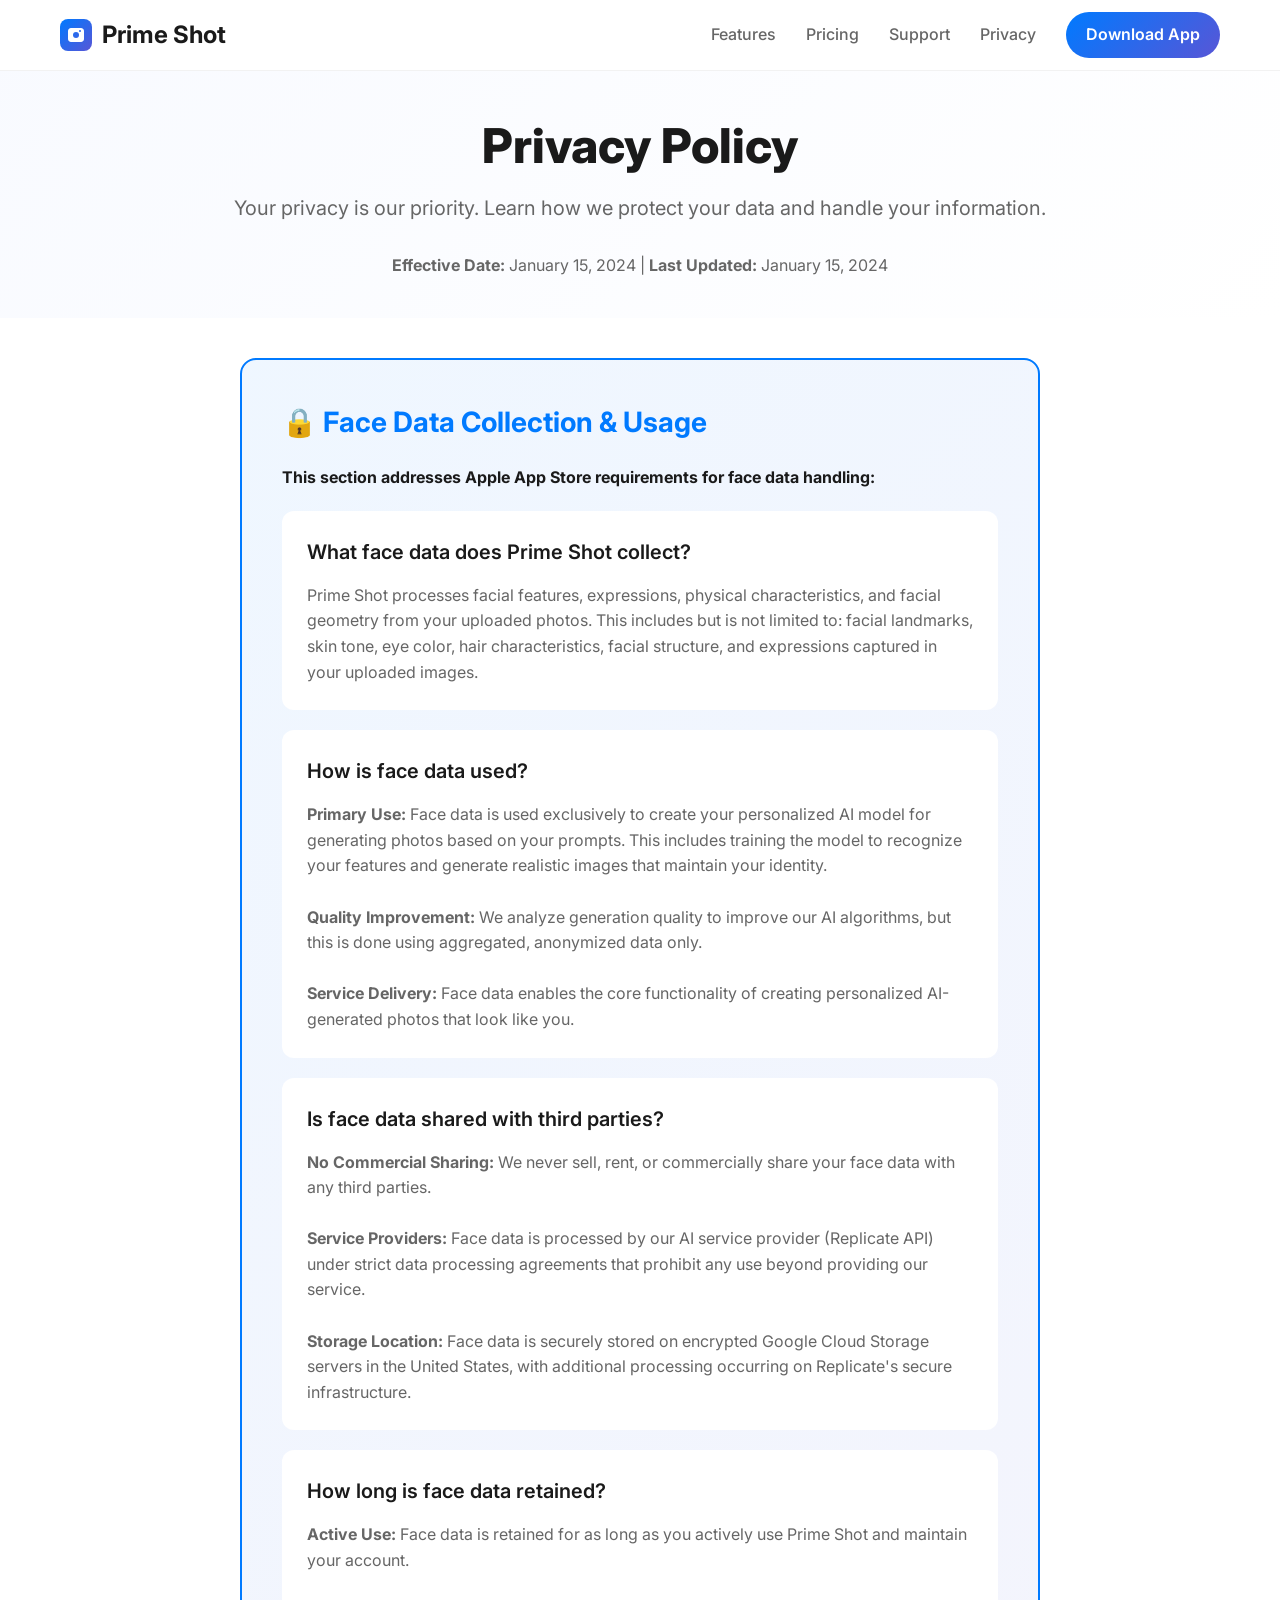
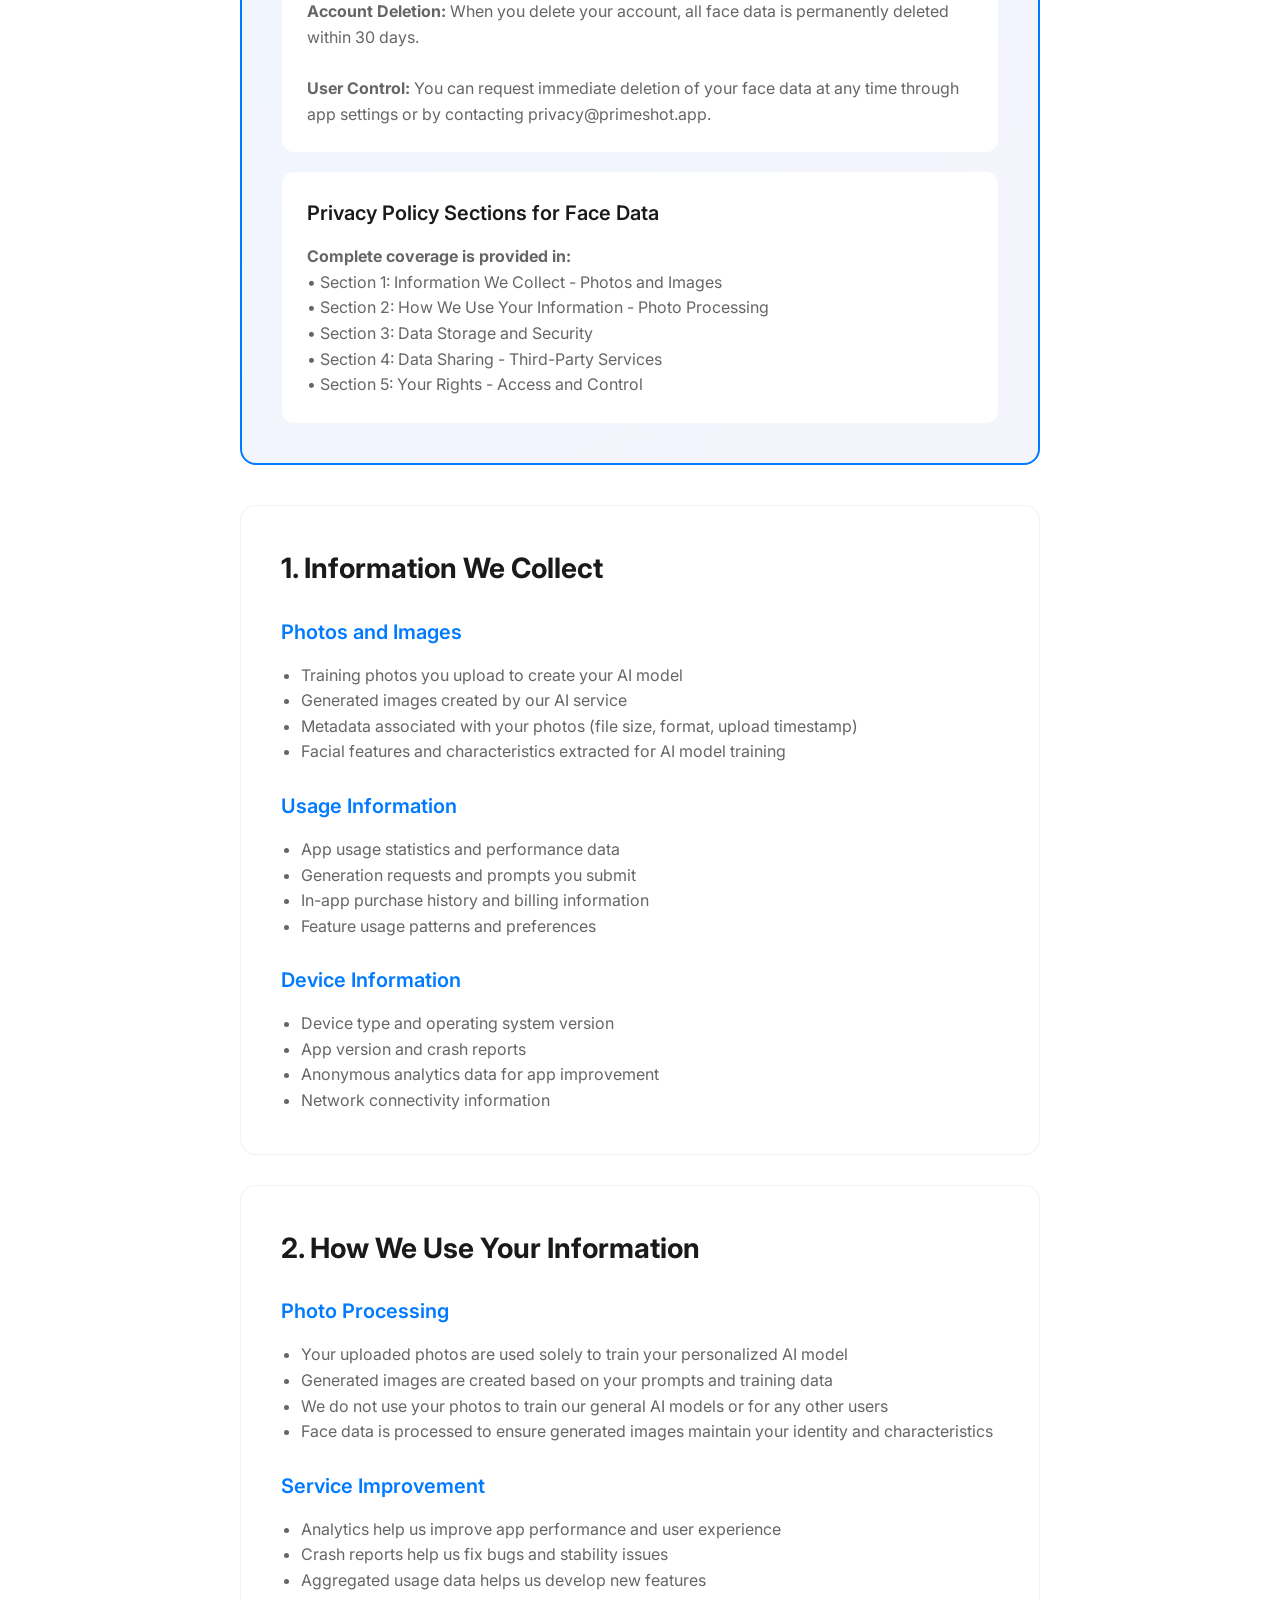
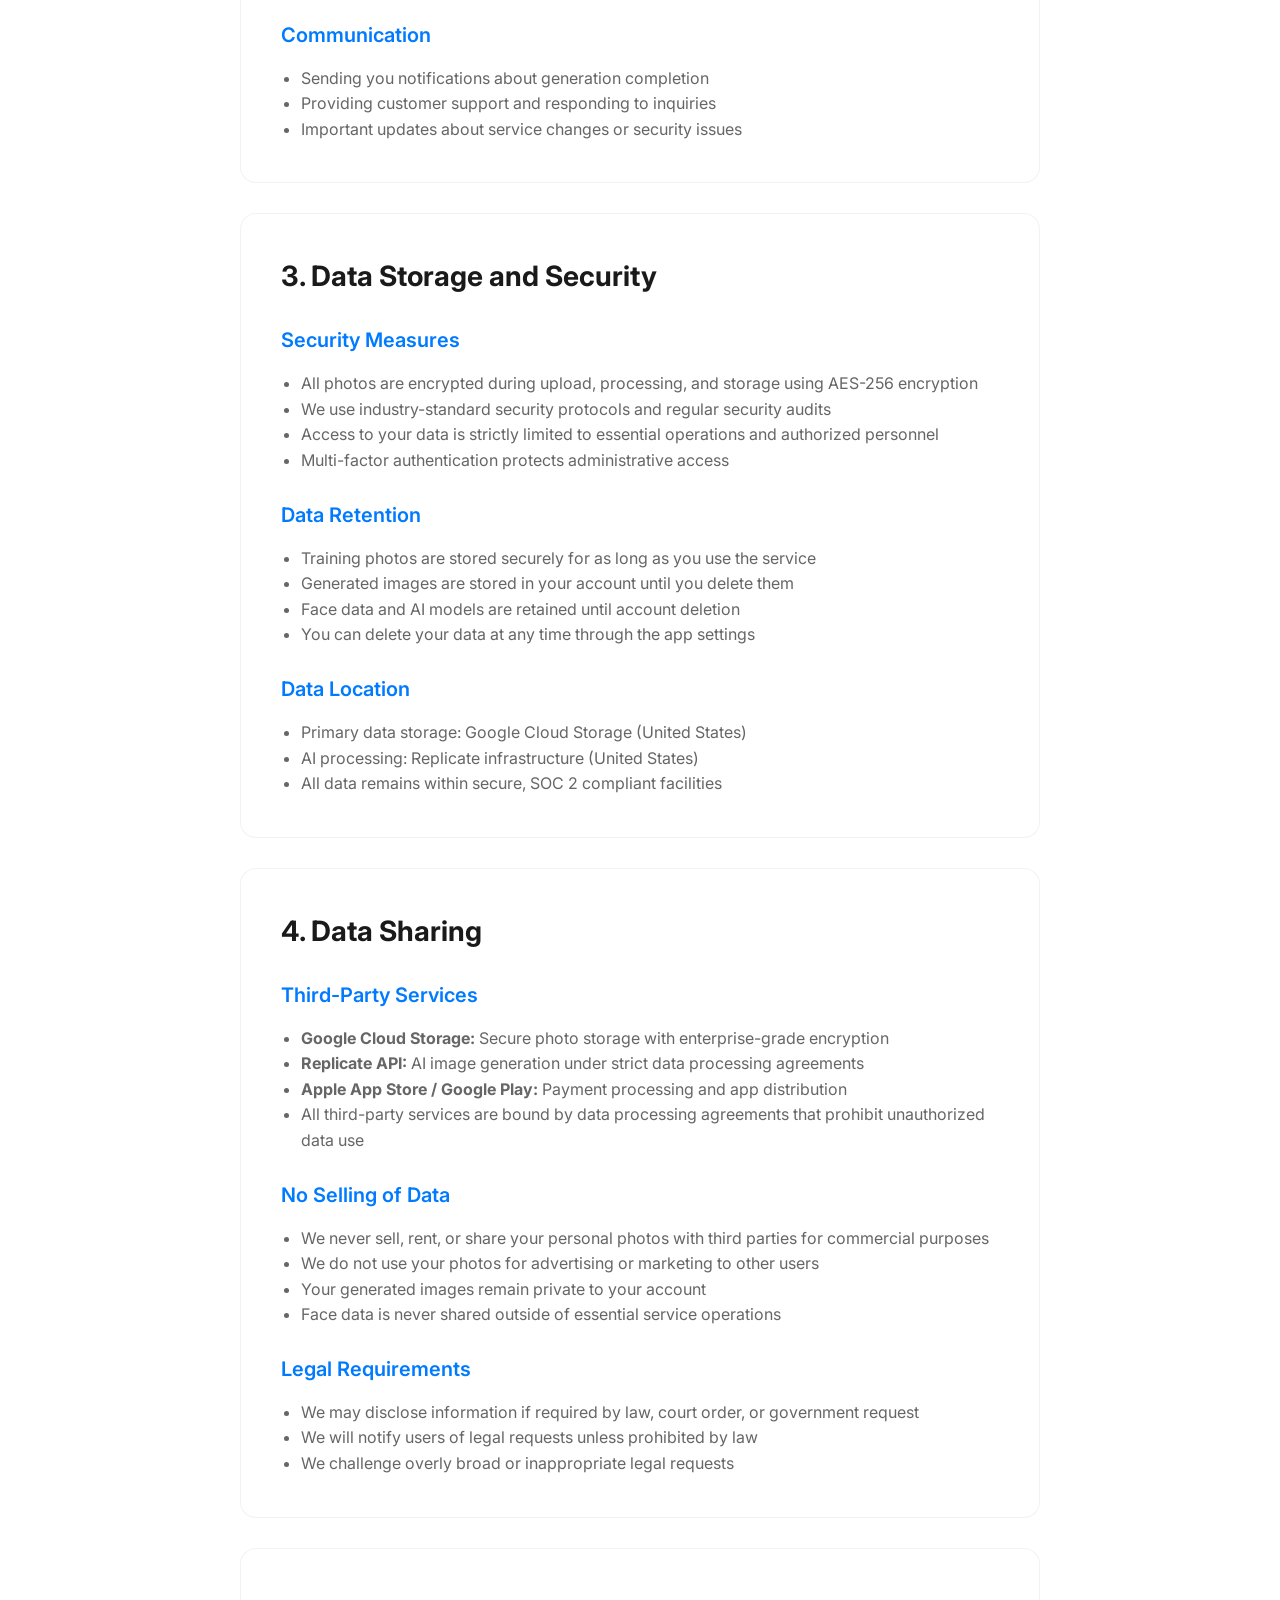
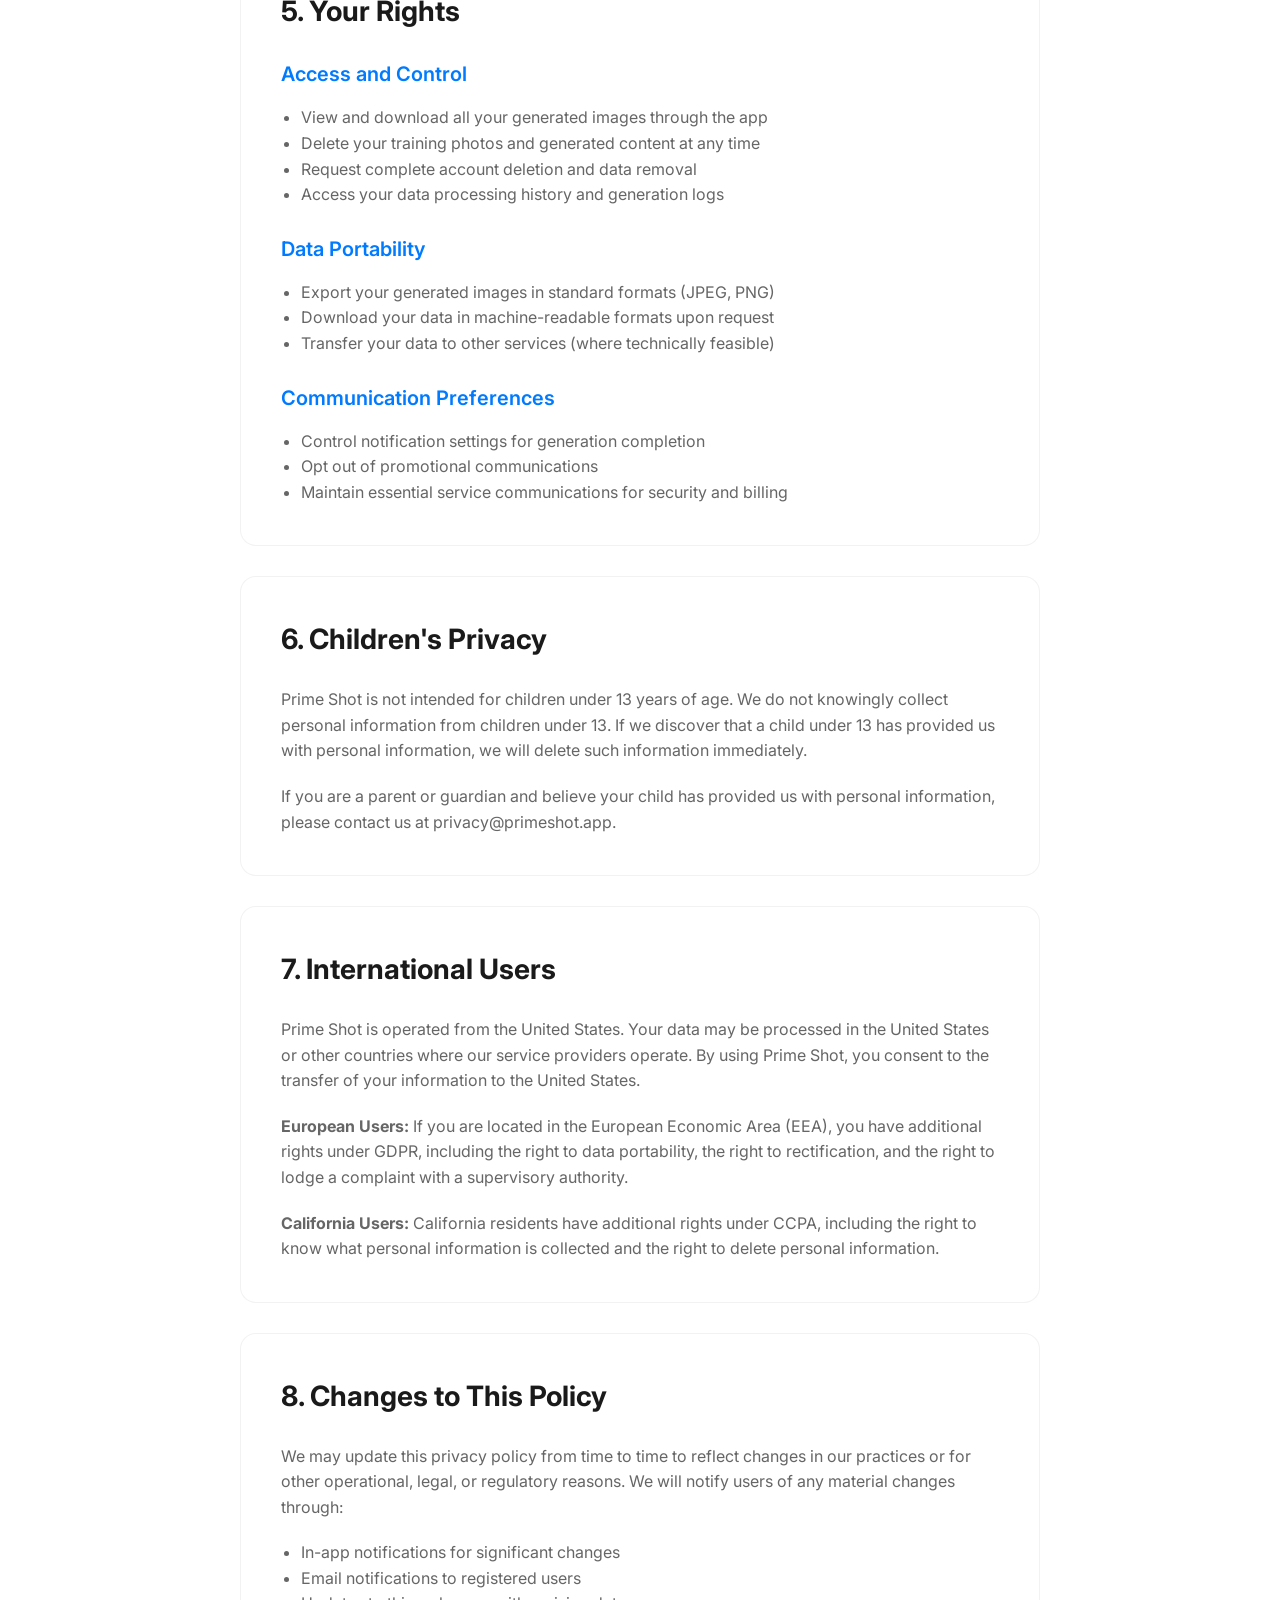
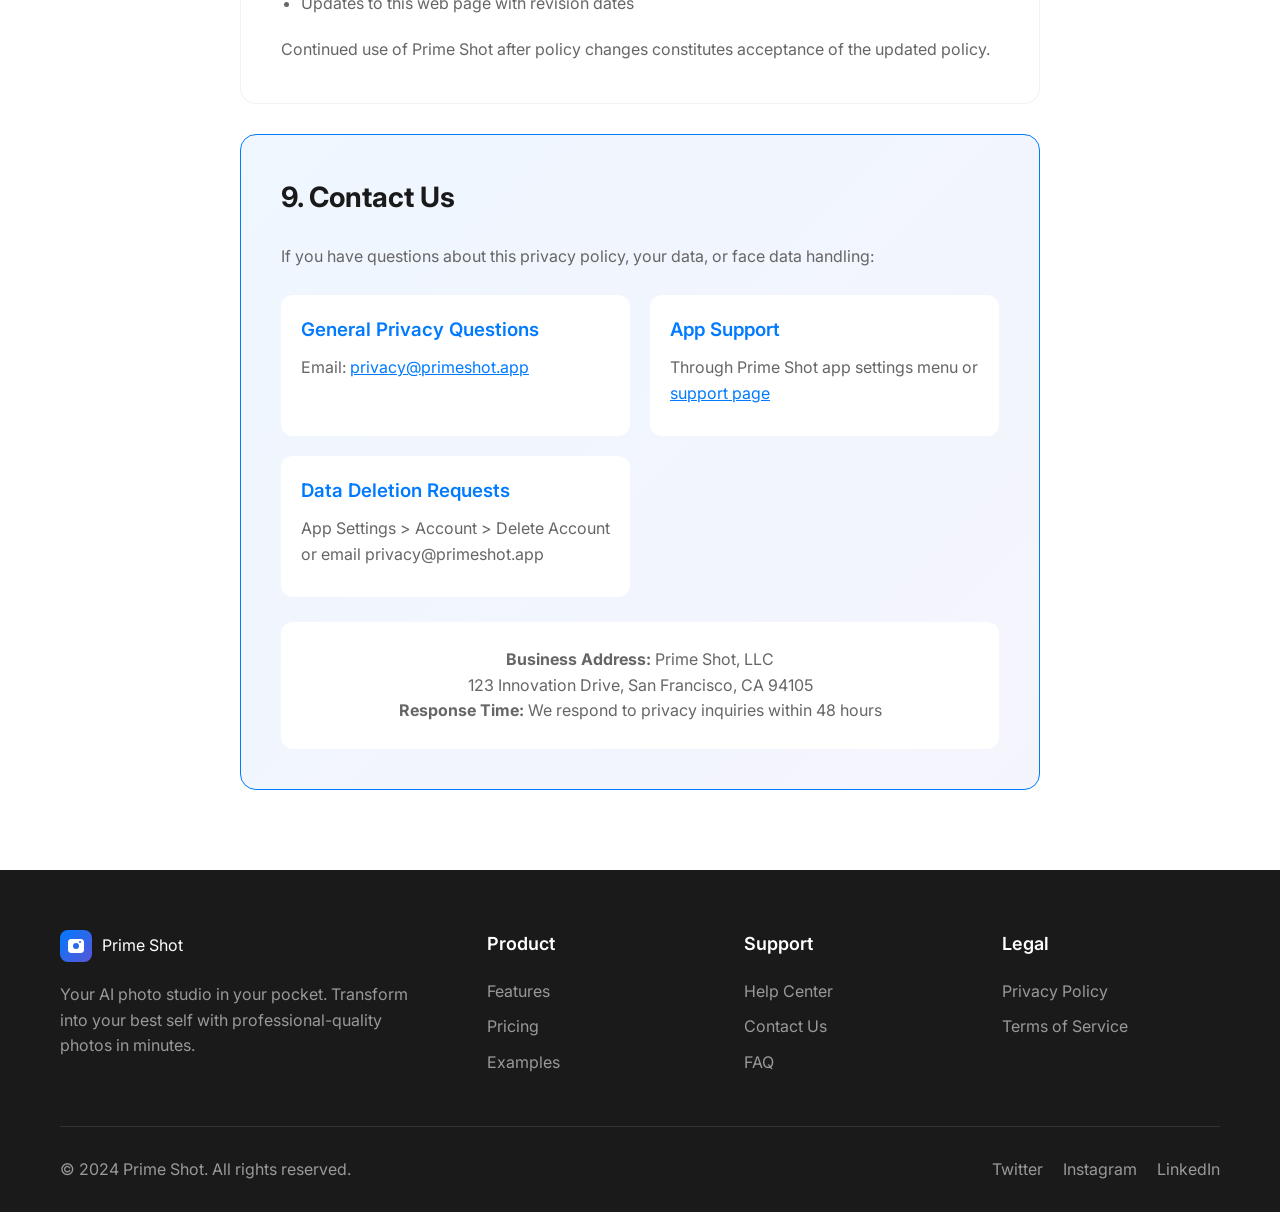
==== privacy.html @ 294dff6b "Deploy Prime Shot marketing website - Complete marketing website with App Store compliance - Support" ====
<!DOCTYPE html>
<html lang="en">
<head>
    <meta charset="UTF-8">
    <meta name="viewport" content="width=device-width, initial-scale=1.0">
    <title>Privacy Policy - Prime Shot</title>
    <meta name="description" content="Prime Shot Privacy Policy - Learn how we protect your data, handle face data collection, and ensure your privacy when using our AI photo generation app.">
    <link rel="stylesheet" href="assets/css/style.css">
    <link href="https://fonts.googleapis.com/css2?family=Inter:wght@300;400;500;600;700;800&display=swap" rel="stylesheet">
    <link rel="apple-touch-icon" sizes="180x180" href="assets/images/apple-touch-icon.png">
    <link rel="icon" type="image/png" sizes="32x32" href="assets/images/favicon-32x32.png">
    <link rel="icon" type="image/png" sizes="16x16" href="assets/images/favicon-16x16.png">
</head>
<body>
    <!-- Navigation -->
    <nav class="navbar">
        <div class="nav-container">
            <div class="nav-logo">
                <img src="assets/images/logo.svg" alt="Prime Shot Logo" class="logo-img">
                <a href="index.html" style="text-decoration: none; color: inherit;">
                    <span class="logo-text">Prime Shot</span>
                </a>
            </div>
            <div class="nav-menu">
                <a href="index.html#features" class="nav-link">Features</a>
                <a href="index.html#pricing" class="nav-link">Pricing</a>
                <a href="support.html" class="nav-link">Support</a>
                <a href="privacy.html" class="nav-link">Privacy</a>
                <a href="index.html#download" class="nav-cta">Download App</a>
            </div>
            <div class="nav-toggle">
                <span></span>
                <span></span>
                <span></span>
            </div>
        </div>
    </nav>

    <!-- Hero Section -->
    <section class="hero" style="padding: 120px 0 40px;">
        <div class="container">
            <div class="hero-content" style="grid-template-columns: 1fr; text-align: center;">
                <div class="hero-text">
                    <h1 class="hero-title" style="font-size: 48px;">Privacy Policy</h1>
                    <p class="hero-subtitle">Your privacy is our priority. Learn how we protect your data and handle your information.</p>
                    <p style="color: #666; margin-top: 20px;"><strong>Effective Date:</strong> January 15, 2024 | <strong>Last Updated:</strong> January 15, 2024</p>
                </div>
            </div>
        </div>
    </section>

    <!-- Privacy Content -->
    <section class="features" style="padding: 40px 0 80px;">
        <div class="container">
            <div style="max-width: 800px; margin: 0 auto;">
                
                <!-- Face Data Section (Highlighted for App Store) -->
                <div style="background: linear-gradient(135deg, #007AFF10, #5856D610); padding: 40px; border-radius: 16px; border: 2px solid #007AFF; margin-bottom: 40px;">
                    <h2 style="color: #007AFF; margin-bottom: 20px; font-size: 28px; font-weight: 700;">🔒 Face Data Collection & Usage</h2>
                    <p style="color: #1a1a1a; font-size: 16px; line-height: 1.6; margin-bottom: 20px;"><strong>This section addresses Apple App Store requirements for face data handling:</strong></p>
                    
                    <div style="background: white; padding: 25px; border-radius: 12px; margin-bottom: 20px;">
                        <h3 style="color: #1a1a1a; margin-bottom: 15px; font-size: 20px; font-weight: 600;">What face data does Prime Shot collect?</h3>
                        <p style="color: #666; line-height: 1.6;">Prime Shot processes facial features, expressions, physical characteristics, and facial geometry from your uploaded photos. This includes but is not limited to: facial landmarks, skin tone, eye color, hair characteristics, facial structure, and expressions captured in your uploaded images.</p>
                    </div>
                    
                    <div style="background: white; padding: 25px; border-radius: 12px; margin-bottom: 20px;">
                        <h3 style="color: #1a1a1a; margin-bottom: 15px; font-size: 20px; font-weight: 600;">How is face data used?</h3>
                        <p style="color: #666; line-height: 1.6;"><strong>Primary Use:</strong> Face data is used exclusively to create your personalized AI model for generating photos based on your prompts. This includes training the model to recognize your features and generate realistic images that maintain your identity.<br><br>
                        <strong>Quality Improvement:</strong> We analyze generation quality to improve our AI algorithms, but this is done using aggregated, anonymized data only.<br><br>
                        <strong>Service Delivery:</strong> Face data enables the core functionality of creating personalized AI-generated photos that look like you.</p>
                    </div>
                    
                    <div style="background: white; padding: 25px; border-radius: 12px; margin-bottom: 20px;">
                        <h3 style="color: #1a1a1a; margin-bottom: 15px; font-size: 20px; font-weight: 600;">Is face data shared with third parties?</h3>
                        <p style="color: #666; line-height: 1.6;"><strong>No Commercial Sharing:</strong> We never sell, rent, or commercially share your face data with any third parties.<br><br>
                        <strong>Service Providers:</strong> Face data is processed by our AI service provider (Replicate API) under strict data processing agreements that prohibit any use beyond providing our service.<br><br>
                        <strong>Storage Location:</strong> Face data is securely stored on encrypted Google Cloud Storage servers in the United States, with additional processing occurring on Replicate's secure infrastructure.</p>
                    </div>
                    
                    <div style="background: white; padding: 25px; border-radius: 12px; margin-bottom: 20px;">
                        <h3 style="color: #1a1a1a; margin-bottom: 15px; font-size: 20px; font-weight: 600;">How long is face data retained?</h3>
                        <p style="color: #666; line-height: 1.6;"><strong>Active Use:</strong> Face data is retained for as long as you actively use Prime Shot and maintain your account.<br><br>
                        <strong>Account Deletion:</strong> When you delete your account, all face data is permanently deleted within 30 days.<br><br>
                        <strong>User Control:</strong> You can request immediate deletion of your face data at any time through app settings or by contacting privacy@primeshot.app.</p>
                    </div>
                    
                    <div style="background: white; padding: 25px; border-radius: 12px;">
                        <h3 style="color: #1a1a1a; margin-bottom: 15px; font-size: 20px; font-weight: 600;">Privacy Policy Sections for Face Data</h3>
                        <p style="color: #666; line-height: 1.6;"><strong>Complete coverage is provided in:</strong><br>
                        • Section 1: Information We Collect - Photos and Images<br>
                        • Section 2: How We Use Your Information - Photo Processing<br>
                        • Section 3: Data Storage and Security<br>
                        • Section 4: Data Sharing - Third-Party Services<br>
                        • Section 5: Your Rights - Access and Control</p>
                    </div>
                </div>

                <!-- Standard Privacy Policy Content -->
                <div class="privacy-section" style="background: white; padding: 40px; border-radius: 16px; border: 1px solid rgba(0,0,0,0.05); margin-bottom: 30px;">
                    <h2 style="color: #1a1a1a; margin-bottom: 25px; font-size: 28px; font-weight: 700;">1. Information We Collect</h2>
                    
                    <h3 style="color: #007AFF; margin-bottom: 15px; font-size: 20px; font-weight: 600;">Photos and Images</h3>
                    <ul style="color: #666; line-height: 1.6; margin-bottom: 25px; padding-left: 20px;">
                        <li>Training photos you upload to create your AI model</li>
                        <li>Generated images created by our AI service</li>
                        <li>Metadata associated with your photos (file size, format, upload timestamp)</li>
                        <li>Facial features and characteristics extracted for AI model training</li>
                    </ul>
                    
                    <h3 style="color: #007AFF; margin-bottom: 15px; font-size: 20px; font-weight: 600;">Usage Information</h3>
                    <ul style="color: #666; line-height: 1.6; margin-bottom: 25px; padding-left: 20px;">
                        <li>App usage statistics and performance data</li>
                        <li>Generation requests and prompts you submit</li>
                        <li>In-app purchase history and billing information</li>
                        <li>Feature usage patterns and preferences</li>
                    </ul>
                    
                    <h3 style="color: #007AFF; margin-bottom: 15px; font-size: 20px; font-weight: 600;">Device Information</h3>
                    <ul style="color: #666; line-height: 1.6; padding-left: 20px;">
                        <li>Device type and operating system version</li>
                        <li>App version and crash reports</li>
                        <li>Anonymous analytics data for app improvement</li>
                        <li>Network connectivity information</li>
                    </ul>
                </div>

                <div class="privacy-section" style="background: white; padding: 40px; border-radius: 16px; border: 1px solid rgba(0,0,0,0.05); margin-bottom: 30px;">
                    <h2 style="color: #1a1a1a; margin-bottom: 25px; font-size: 28px; font-weight: 700;">2. How We Use Your Information</h2>
                    
                    <h3 style="color: #007AFF; margin-bottom: 15px; font-size: 20px; font-weight: 600;">Photo Processing</h3>
                    <ul style="color: #666; line-height: 1.6; margin-bottom: 25px; padding-left: 20px;">
                        <li>Your uploaded photos are used solely to train your personalized AI model</li>
                        <li>Generated images are created based on your prompts and training data</li>
                        <li>We do not use your photos to train our general AI models or for any other users</li>
                        <li>Face data is processed to ensure generated images maintain your identity and characteristics</li>
                    </ul>
                    
                    <h3 style="color: #007AFF; margin-bottom: 15px; font-size: 20px; font-weight: 600;">Service Improvement</h3>
                    <ul style="color: #666; line-height: 1.6; margin-bottom: 25px; padding-left: 20px;">
                        <li>Analytics help us improve app performance and user experience</li>
                        <li>Crash reports help us fix bugs and stability issues</li>
                        <li>Aggregated usage data helps us develop new features</li>
                    </ul>
                    
                    <h3 style="color: #007AFF; margin-bottom: 15px; font-size: 20px; font-weight: 600;">Communication</h3>
                    <ul style="color: #666; line-height: 1.6; padding-left: 20px;">
                        <li>Sending you notifications about generation completion</li>
                        <li>Providing customer support and responding to inquiries</li>
                        <li>Important updates about service changes or security issues</li>
                    </ul>
                </div>

                <div class="privacy-section" style="background: white; padding: 40px; border-radius: 16px; border: 1px solid rgba(0,0,0,0.05); margin-bottom: 30px;">
                    <h2 style="color: #1a1a1a; margin-bottom: 25px; font-size: 28px; font-weight: 700;">3. Data Storage and Security</h2>
                    
                    <h3 style="color: #007AFF; margin-bottom: 15px; font-size: 20px; font-weight: 600;">Security Measures</h3>
                    <ul style="color: #666; line-height: 1.6; margin-bottom: 25px; padding-left: 20px;">
                        <li>All photos are encrypted during upload, processing, and storage using AES-256 encryption</li>
                        <li>We use industry-standard security protocols and regular security audits</li>
                        <li>Access to your data is strictly limited to essential operations and authorized personnel</li>
                        <li>Multi-factor authentication protects administrative access</li>
                    </ul>
                    
                    <h3 style="color: #007AFF; margin-bottom: 15px; font-size: 20px; font-weight: 600;">Data Retention</h3>
                    <ul style="color: #666; line-height: 1.6; margin-bottom: 25px; padding-left: 20px;">
                        <li>Training photos are stored securely for as long as you use the service</li>
                        <li>Generated images are stored in your account until you delete them</li>
                        <li>Face data and AI models are retained until account deletion</li>
                        <li>You can delete your data at any time through the app settings</li>
                    </ul>
                    
                    <h3 style="color: #007AFF; margin-bottom: 15px; font-size: 20px; font-weight: 600;">Data Location</h3>
                    <ul style="color: #666; line-height: 1.6; padding-left: 20px;">
                        <li>Primary data storage: Google Cloud Storage (United States)</li>
                        <li>AI processing: Replicate infrastructure (United States)</li>
                        <li>All data remains within secure, SOC 2 compliant facilities</li>
                    </ul>
                </div>

                <div class="privacy-section" style="background: white; padding: 40px; border-radius: 16px; border: 1px solid rgba(0,0,0,0.05); margin-bottom: 30px;">
                    <h2 style="color: #1a1a1a; margin-bottom: 25px; font-size: 28px; font-weight: 700;">4. Data Sharing</h2>
                    
                    <h3 style="color: #007AFF; margin-bottom: 15px; font-size: 20px; font-weight: 600;">Third-Party Services</h3>
                    <ul style="color: #666; line-height: 1.6; margin-bottom: 25px; padding-left: 20px;">
                        <li><strong>Google Cloud Storage:</strong> Secure photo storage with enterprise-grade encryption</li>
                        <li><strong>Replicate API:</strong> AI image generation under strict data processing agreements</li>
                        <li><strong>Apple App Store / Google Play:</strong> Payment processing and app distribution</li>
                        <li>All third-party services are bound by data processing agreements that prohibit unauthorized data use</li>
                    </ul>
                    
                    <h3 style="color: #007AFF; margin-bottom: 15px; font-size: 20px; font-weight: 600;">No Selling of Data</h3>
                    <ul style="color: #666; line-height: 1.6; margin-bottom: 25px; padding-left: 20px;">
                        <li>We never sell, rent, or share your personal photos with third parties for commercial purposes</li>
                        <li>We do not use your photos for advertising or marketing to other users</li>
                        <li>Your generated images remain private to your account</li>
                        <li>Face data is never shared outside of essential service operations</li>
                    </ul>
                    
                    <h3 style="color: #007AFF; margin-bottom: 15px; font-size: 20px; font-weight: 600;">Legal Requirements</h3>
                    <ul style="color: #666; line-height: 1.6; padding-left: 20px;">
                        <li>We may disclose information if required by law, court order, or government request</li>
                        <li>We will notify users of legal requests unless prohibited by law</li>
                        <li>We challenge overly broad or inappropriate legal requests</li>
                    </ul>
                </div>

                <div class="privacy-section" style="background: white; padding: 40px; border-radius: 16px; border: 1px solid rgba(0,0,0,0.05); margin-bottom: 30px;">
                    <h2 style="color: #1a1a1a; margin-bottom: 25px; font-size: 28px; font-weight: 700;">5. Your Rights</h2>
                    
                    <h3 style="color: #007AFF; margin-bottom: 15px; font-size: 20px; font-weight: 600;">Access and Control</h3>
                    <ul style="color: #666; line-height: 1.6; margin-bottom: 25px; padding-left: 20px;">
                        <li>View and download all your generated images through the app</li>
                        <li>Delete your training photos and generated content at any time</li>
                        <li>Request complete account deletion and data removal</li>
                        <li>Access your data processing history and generation logs</li>
                    </ul>
                    
                    <h3 style="color: #007AFF; margin-bottom: 15px; font-size: 20px; font-weight: 600;">Data Portability</h3>
                    <ul style="color: #666; line-height: 1.6; margin-bottom: 25px; padding-left: 20px;">
                        <li>Export your generated images in standard formats (JPEG, PNG)</li>
                        <li>Download your data in machine-readable formats upon request</li>
                        <li>Transfer your data to other services (where technically feasible)</li>
                    </ul>
                    
                    <h3 style="color: #007AFF; margin-bottom: 15px; font-size: 20px; font-weight: 600;">Communication Preferences</h3>
                    <ul style="color: #666; line-height: 1.6; padding-left: 20px;">
                        <li>Control notification settings for generation completion</li>
                        <li>Opt out of promotional communications</li>
                        <li>Maintain essential service communications for security and billing</li>
                    </ul>
                </div>

                <div class="privacy-section" style="background: white; padding: 40px; border-radius: 16px; border: 1px solid rgba(0,0,0,0.05); margin-bottom: 30px;">
                    <h2 style="color: #1a1a1a; margin-bottom: 25px; font-size: 28px; font-weight: 700;">6. Children's Privacy</h2>
                    <p style="color: #666; line-height: 1.6; margin-bottom: 20px;">Prime Shot is not intended for children under 13 years of age. We do not knowingly collect personal information from children under 13. If we discover that a child under 13 has provided us with personal information, we will delete such information immediately.</p>
                    <p style="color: #666; line-height: 1.6;">If you are a parent or guardian and believe your child has provided us with personal information, please contact us at privacy@primeshot.app.</p>
                </div>

                <div class="privacy-section" style="background: white; padding: 40px; border-radius: 16px; border: 1px solid rgba(0,0,0,0.05); margin-bottom: 30px;">
                    <h2 style="color: #1a1a1a; margin-bottom: 25px; font-size: 28px; font-weight: 700;">7. International Users</h2>
                    <p style="color: #666; line-height: 1.6; margin-bottom: 20px;">Prime Shot is operated from the United States. Your data may be processed in the United States or other countries where our service providers operate. By using Prime Shot, you consent to the transfer of your information to the United States.</p>
                    <p style="color: #666; line-height: 1.6; margin-bottom: 20px;"><strong>European Users:</strong> If you are located in the European Economic Area (EEA), you have additional rights under GDPR, including the right to data portability, the right to rectification, and the right to lodge a complaint with a supervisory authority.</p>
                    <p style="color: #666; line-height: 1.6;"><strong>California Users:</strong> California residents have additional rights under CCPA, including the right to know what personal information is collected and the right to delete personal information.</p>
                </div>

                <div class="privacy-section" style="background: white; padding: 40px; border-radius: 16px; border: 1px solid rgba(0,0,0,0.05); margin-bottom: 30px;">
                    <h2 style="color: #1a1a1a; margin-bottom: 25px; font-size: 28px; font-weight: 700;">8. Changes to This Policy</h2>
                    <p style="color: #666; line-height: 1.6; margin-bottom: 20px;">We may update this privacy policy from time to time to reflect changes in our practices or for other operational, legal, or regulatory reasons. We will notify users of any material changes through:</p>
                    <ul style="color: #666; line-height: 1.6; margin-bottom: 20px; padding-left: 20px;">
                        <li>In-app notifications for significant changes</li>
                        <li>Email notifications to registered users</li>
                        <li>Updates to this web page with revision dates</li>
                    </ul>
                    <p style="color: #666; line-height: 1.6;">Continued use of Prime Shot after policy changes constitutes acceptance of the updated policy.</p>
                </div>

                <div class="privacy-section" style="background: linear-gradient(135deg, #007AFF10, #5856D610); padding: 40px; border-radius: 16px; border: 1px solid #007AFF;">
                    <h2 style="color: #1a1a1a; margin-bottom: 25px; font-size: 28px; font-weight: 700;">9. Contact Us</h2>
                    <p style="color: #666; line-height: 1.6; margin-bottom: 25px;">If you have questions about this privacy policy, your data, or face data handling:</p>
                    
                    <div style="display: grid; grid-template-columns: repeat(auto-fit, minmax(250px, 1fr)); gap: 20px;">
                        <div style="background: white; padding: 20px; border-radius: 12px;">
                            <h3 style="color: #007AFF; margin-bottom: 10px; font-weight: 600;">General Privacy Questions</h3>
                            <p style="color: #666; margin-bottom: 10px;">Email: <a href="mailto:privacy@primeshot.app" style="color: #007AFF;">privacy@primeshot.app</a></p>
                        </div>
                        
                        <div style="background: white; padding: 20px; border-radius: 12px;">
                            <h3 style="color: #007AFF; margin-bottom: 10px; font-weight: 600;">App Support</h3>
                            <p style="color: #666; margin-bottom: 10px;">Through Prime Shot app settings menu or <a href="support.html" style="color: #007AFF;">support page</a></p>
                        </div>
                        
                        <div style="background: white; padding: 20px; border-radius: 12px;">
                            <h3 style="color: #007AFF; margin-bottom: 10px; font-weight: 600;">Data Deletion Requests</h3>
                            <p style="color: #666; margin-bottom: 10px;">App Settings > Account > Delete Account or email privacy@primeshot.app</p>
                        </div>
                    </div>
                    
                    <div style="background: white; padding: 25px; border-radius: 12px; margin-top: 25px;">
                        <p style="color: #666; line-height: 1.6; text-align: center;"><strong>Business Address:</strong> Prime Shot, LLC<br>
                        123 Innovation Drive, San Francisco, CA 94105<br>
                        <strong>Response Time:</strong> We respond to privacy inquiries within 48 hours</p>
                    </div>
                </div>

            </div>
        </div>
    </section>

    <!-- Footer -->
    <footer class="footer">
        <div class="container">
            <div class="footer-content">
                <div class="footer-brand">
                    <div class="footer-logo">
                        <img src="assets/images/logo.svg" alt="Prime Shot Logo" class="logo-img">
                        <span class="logo-text">Prime Shot</span>
                    </div>
                    <p class="footer-description">Your AI photo studio in your pocket. Transform into your best self with professional-quality photos in minutes.</p>
                </div>
                <div class="footer-links">
                    <div class="footer-section">
                        <h4 class="footer-title">Product</h4>
                        <a href="index.html#features" class="footer-link">Features</a>
                        <a href="index.html#pricing" class="footer-link">Pricing</a>
                        <a href="index.html#demo" class="footer-link">Examples</a>
                    </div>
                    <div class="footer-section">
                        <h4 class="footer-title">Support</h4>
                        <a href="support.html" class="footer-link">Help Center</a>
                        <a href="support.html#contact" class="footer-link">Contact Us</a>
                        <a href="support.html#faq" class="footer-link">FAQ</a>
                    </div>
                    <div class="footer-section">
                        <h4 class="footer-title">Legal</h4>
                        <a href="privacy.html" class="footer-link">Privacy Policy</a>
                        <a href="terms.html" class="footer-link">Terms of Service</a>
                    </div>
                </div>
            </div>
            <div class="footer-bottom">
                <p class="footer-copyright">&copy; 2024 Prime Shot. All rights reserved.</p>
                <div class="footer-social">
                    <a href="#" class="social-link">Twitter</a>
                    <a href="#" class="social-link">Instagram</a>
                    <a href="#" class="social-link">LinkedIn</a>
                </div>
            </div>
        </div>
    </footer>

    <script src="assets/js/main.js"></script>
</body>
</html>
---- assets/css/style.css ----
/* Reset and Base Styles */
* {
    margin: 0;
    padding: 0;
    box-sizing: border-box;
}

body {
    font-family: 'Inter', -apple-system, BlinkMacSystemFont, 'Segoe UI', Roboto, sans-serif;
    line-height: 1.6;
    color: #1a1a1a;
    background-color: #ffffff;
}

.container {
    max-width: 1200px;
    margin: 0 auto;
    padding: 0 20px;
}

/* Navigation */
.navbar {
    position: fixed;
    top: 0;
    width: 100%;
    background: rgba(255, 255, 255, 0.95);
    backdrop-filter: blur(10px);
    border-bottom: 1px solid rgba(0, 0, 0, 0.05);
    z-index: 1000;
    transition: all 0.3s ease;
}

.nav-container {
    max-width: 1200px;
    margin: 0 auto;
    padding: 0 20px;
    display: flex;
    justify-content: space-between;
    align-items: center;
    height: 70px;
}

.nav-logo {
    display: flex;
    align-items: center;
    gap: 10px;
    font-weight: 700;
    font-size: 24px;
    color: #1a1a1a;
}

.logo-img {
    width: 32px;
    height: 32px;
}

.nav-menu {
    display: flex;
    align-items: center;
    gap: 30px;
}

.nav-link {
    color: #666;
    text-decoration: none;
    font-weight: 500;
    transition: color 0.3s ease;
}

.nav-link:hover {
    color: #007AFF;
}

.nav-cta {
    background: linear-gradient(135deg, #007AFF, #5856D6);
    color: white;
    padding: 10px 20px;
    border-radius: 25px;
    text-decoration: none;
    font-weight: 600;
    transition: transform 0.3s ease;
}

.nav-cta:hover {
    transform: translateY(-2px);
}

.nav-toggle {
    display: none;
    flex-direction: column;
    cursor: pointer;
}

.nav-toggle span {
    width: 25px;
    height: 3px;
    background: #333;
    margin: 3px 0;
    transition: 0.3s;
}

/* Hero Section */
.hero {
    padding: 120px 0 80px;
    background: linear-gradient(135deg, #f8faff 0%, #ffffff 100%);
    overflow: hidden;
}

.hero-content {
    display: grid;
    grid-template-columns: 1fr 1fr;
    gap: 60px;
    align-items: center;
}

.hero-title {
    font-size: 56px;
    font-weight: 800;
    line-height: 1.1;
    margin-bottom: 20px;
    color: #1a1a1a;
}

.gradient-text {
    background: linear-gradient(135deg, #007AFF, #5856D6, #AF52DE);
    -webkit-background-clip: text;
    -webkit-text-fill-color: transparent;
    background-clip: text;
}

.hero-subtitle {
    font-size: 20px;
    color: #666;
    margin-bottom: 30px;
    line-height: 1.5;
}

.hero-buttons {
    display: flex;
    gap: 15px;
    margin-bottom: 40px;
}

.btn {
    padding: 15px 30px;
    border-radius: 12px;
    text-decoration: none;
    font-weight: 600;
    font-size: 16px;
    transition: all 0.3s ease;
    display: inline-flex;
    align-items: center;
    justify-content: center;
}

.btn-primary {
    background: linear-gradient(135deg, #007AFF, #5856D6);
    color: white;
    border: none;
}

.btn-primary:hover {
    transform: translateY(-2px);
    box-shadow: 0 10px 25px rgba(0, 122, 255, 0.3);
}

.btn-secondary {
    background: transparent;
    color: #007AFF;
    border: 2px solid #007AFF;
}

.btn-secondary:hover {
    background: #007AFF;
    color: white;
}

.btn-outline {
    background: transparent;
    color: #007AFF;
    border: 2px solid #007AFF;
}

.btn-outline:hover {
    background: #007AFF;
    color: white;
}

.hero-stats {
    display: flex;
    gap: 40px;
}

.stat {
    text-align: center;
}

.stat-number {
    display: block;
    font-size: 32px;
    font-weight: 700;
    color: #007AFF;
}

.stat-label {
    font-size: 14px;
    color: #666;
    font-weight: 500;
}

.hero-visual {
    position: relative;
    display: flex;
    justify-content: center;
    align-items: center;
}

.phone-mockup {
    position: relative;
    z-index: 2;
}

.phone-screen {
    width: 300px;
    height: auto;
    border-radius: 25px;
    box-shadow: 0 20px 40px rgba(0, 0, 0, 0.15);
}

.floating-photos {
    position: absolute;
    width: 100%;
    height: 100%;
}

.floating-photo {
    position: absolute;
    width: 80px;
    height: 80px;
    border-radius: 12px;
    box-shadow: 0 8px 25px rgba(0, 0, 0, 0.15);
    animation: float 6s ease-in-out infinite;
}

.photo-1 {
    top: 10%;
    left: 10%;
    animation-delay: 0s;
}

.photo-2 {
    top: 20%;
    right: 0%;
    animation-delay: 2s;
}

.photo-3 {
    bottom: 15%;
    left: 5%;
    animation-delay: 4s;
}

@keyframes float {
    0%, 100% { transform: translateY(0px); }
    50% { transform: translateY(-20px); }
}

/* Section Styles */
.section-header {
    text-align: center;
    margin-bottom: 60px;
}

.section-title {
    font-size: 40px;
    font-weight: 700;
    margin-bottom: 15px;
    color: #1a1a1a;
}

.section-subtitle {
    font-size: 18px;
    color: #666;
    max-width: 600px;
    margin: 0 auto;
}

/* Features Section */
.features {
    padding: 80px 0;
    background: #ffffff;
}

.features-grid {
    display: grid;
    grid-template-columns: repeat(auto-fit, minmax(350px, 1fr));
    gap: 30px;
}

.feature-card {
    background: #ffffff;
    padding: 30px;
    border-radius: 16px;
    border: 1px solid rgba(0, 0, 0, 0.05);
    transition: all 0.3s ease;
    text-align: center;
}

.feature-card:hover {
    transform: translateY(-5px);
    box-shadow: 0 15px 35px rgba(0, 0, 0, 0.1);
}

.feature-icon {
    font-size: 48px;
    margin-bottom: 20px;
}

.feature-title {
    font-size: 22px;
    font-weight: 600;
    margin-bottom: 15px;
    color: #1a1a1a;
}

.feature-description {
    color: #666;
    line-height: 1.6;
}

/* Demo Section */
.demo {
    padding: 80px 0;
    background: linear-gradient(135deg, #f8faff 0%, #ffffff 100%);
}

.demo-grid {
    display: grid;
    grid-template-columns: repeat(auto-fit, minmax(300px, 1fr));
    gap: 40px;
}

.demo-item {
    background: white;
    padding: 30px;
    border-radius: 16px;
    box-shadow: 0 8px 25px rgba(0, 0, 0, 0.1);
    text-align: center;
}

.demo-before,
.demo-after {
    position: relative;
    margin-bottom: 15px;
}

.demo-before img,
.demo-after img {
    width: 120px;
    height: 120px;
    border-radius: 12px;
    object-fit: cover;
}

.demo-label {
    position: absolute;
    bottom: -10px;
    left: 50%;
    transform: translateX(-50%);
    background: #007AFF;
    color: white;
    padding: 4px 12px;
    border-radius: 15px;
    font-size: 12px;
    font-weight: 600;
}

.demo-arrow {
    font-size: 24px;
    color: #007AFF;
    margin: 20px 0;
}

.demo-prompt {
    font-style: italic;
    color: #666;
    margin-top: 20px;
    padding: 15px;
    background: #f8faff;
    border-radius: 8px;
}

/* Testimonials */
.testimonials {
    padding: 80px 0;
    background: #ffffff;
}

.testimonials-grid {
    display: grid;
    grid-template-columns: repeat(auto-fit, minmax(350px, 1fr));
    gap: 30px;
}

.testimonial-card {
    background: #ffffff;
    padding: 30px;
    border-radius: 16px;
    border: 1px solid rgba(0, 0, 0, 0.05);
    box-shadow: 0 8px 25px rgba(0, 0, 0, 0.05);
}

.testimonial-content {
    margin-bottom: 20px;
}

.testimonial-content p {
    font-size: 16px;
    line-height: 1.6;
    color: #333;
}

.testimonial-author {
    display: flex;
    align-items: center;
    gap: 15px;
}

.author-avatar img {
    width: 50px;
    height: 50px;
    border-radius: 50%;
    object-fit: cover;
}

.author-name {
    display: block;
    font-weight: 600;
    color: #1a1a1a;
}

.author-title {
    font-size: 14px;
    color: #666;
}

/* Pricing Section */
.pricing {
    padding: 80px 0;
    background: linear-gradient(135deg, #f8faff 0%, #ffffff 100%);
}

.pricing-grid {
    display: grid;
    grid-template-columns: repeat(auto-fit, minmax(300px, 1fr));
    gap: 30px;
    max-width: 1000px;
    margin: 0 auto;
}

.pricing-card {
    background: white;
    padding: 40px 30px;
    border-radius: 16px;
    border: 1px solid rgba(0, 0, 0, 0.05);
    text-align: center;
    position: relative;
    transition: transform 0.3s ease;
}

.pricing-card:hover {
    transform: translateY(-5px);
}

.pricing-card.featured {
    border: 2px solid #007AFF;
    transform: scale(1.05);
}

.pricing-badge {
    position: absolute;
    top: -10px;
    left: 50%;
    transform: translateX(-50%);
    background: #007AFF;
    color: white;
    padding: 5px 20px;
    border-radius: 20px;
    font-size: 12px;
    font-weight: 600;
}

.pricing-title {
    font-size: 24px;
    font-weight: 600;
    margin-bottom: 15px;
    color: #1a1a1a;
}

.pricing-price {
    display: flex;
    align-items: baseline;
    justify-content: center;
    margin-bottom: 10px;
}

.price-currency {
    font-size: 24px;
    font-weight: 600;
    color: #007AFF;
}

.price-amount {
    font-size: 48px;
    font-weight: 800;
    color: #007AFF;
}

.pricing-subtitle {
    color: #666;
    margin-bottom: 30px;
}

.pricing-features {
    margin-bottom: 30px;
}

.feature-item {
    display: flex;
    align-items: center;
    gap: 10px;
    margin-bottom: 15px;
    font-size: 14px;
}

.feature-check {
    color: #34C759;
    font-weight: bold;
}

/* Download Section */
.download {
    padding: 80px 0;
    background: linear-gradient(135deg, #007AFF, #5856D6);
    color: white;
}

.download-content {
    display: grid;
    grid-template-columns: 1fr 1fr;
    gap: 60px;
    align-items: center;
}

.download-title {
    font-size: 40px;
    font-weight: 700;
    margin-bottom: 20px;
}

.download-subtitle {
    font-size: 18px;
    margin-bottom: 30px;
    opacity: 0.9;
}

.download-buttons {
    display: flex;
    gap: 15px;
    flex-wrap: wrap;
}

.download-btn img {
    height: 60px;
    width: auto;
}

.phones-mockup {
    width: 100%;
    max-width: 400px;
}

/* Footer */
.footer {
    background: #1a1a1a;
    color: white;
    padding: 60px 0 30px;
}

.footer-content {
    display: grid;
    grid-template-columns: 1fr 2fr;
    gap: 60px;
    margin-bottom: 40px;
}

.footer-logo {
    display: flex;
    align-items: center;
    gap: 10px;
    margin-bottom: 20px;
}

.footer-description {
    color: #999;
    line-height: 1.6;
}

.footer-links {
    display: grid;
    grid-template-columns: repeat(auto-fit, minmax(150px, 1fr));
    gap: 40px;
}

.footer-title {
    font-size: 18px;
    font-weight: 600;
    margin-bottom: 20px;
}

.footer-link {
    display: block;
    color: #999;
    text-decoration: none;
    margin-bottom: 10px;
    transition: color 0.3s ease;
}

.footer-link:hover {
    color: #007AFF;
}

.footer-bottom {
    display: flex;
    justify-content: space-between;
    align-items: center;
    padding-top: 30px;
    border-top: 1px solid #333;
}

.footer-copyright {
    color: #999;
}

.footer-social {
    display: flex;
    gap: 20px;
}

.social-link {
    color: #999;
    text-decoration: none;
    transition: color 0.3s ease;
}

.social-link:hover {
    color: #007AFF;
}

/* Responsive Design */
@media (max-width: 968px) {
    .nav-menu {
        display: none;
    }
    
    .nav-toggle {
        display: flex;
    }
    
    .hero-content {
        grid-template-columns: 1fr;
        text-align: center;
    }
    
    .hero-title {
        font-size: 40px;
    }
    
    .download-content {
        grid-template-columns: 1fr;
        text-align: center;
    }
    
    .footer-content {
        grid-template-columns: 1fr;
    }
    
    .footer-bottom {
        flex-direction: column;
        gap: 20px;
    }
}

@media (max-width: 768px) {
    .container {
        padding: 0 15px;
    }
    
    .hero {
        padding: 100px 0 60px;
    }
    
    .hero-title {
        font-size: 32px;
    }
    
    .hero-subtitle {
        font-size: 18px;
    }
    
    .hero-buttons {
        flex-direction: column;
        align-items: center;
    }
    
    .btn {
        width: 100%;
        max-width: 300px;
    }
    
    .hero-stats {
        justify-content: center;
        gap: 30px;
    }
    
    .section-title {
        font-size: 32px;
    }
    
    .features-grid,
    .demo-grid,
    .testimonials-grid,
    .pricing-grid {
        grid-template-columns: 1fr;
    }
    
    .download-title {
        font-size: 32px;
    }
    
    .download-buttons {
        justify-content: center;
    }
}

@media (max-width: 480px) {
    .hero-title {
        font-size: 28px;
    }
    
    .section-title {
        font-size: 28px;
    }
    
    .feature-card,
    .testimonial-card,
    .pricing-card {
        padding: 20px;
    }
    
    .phone-screen {
        width: 250px;
    }
    
    .floating-photo {
        width: 60px;
        height: 60px;
    }
}
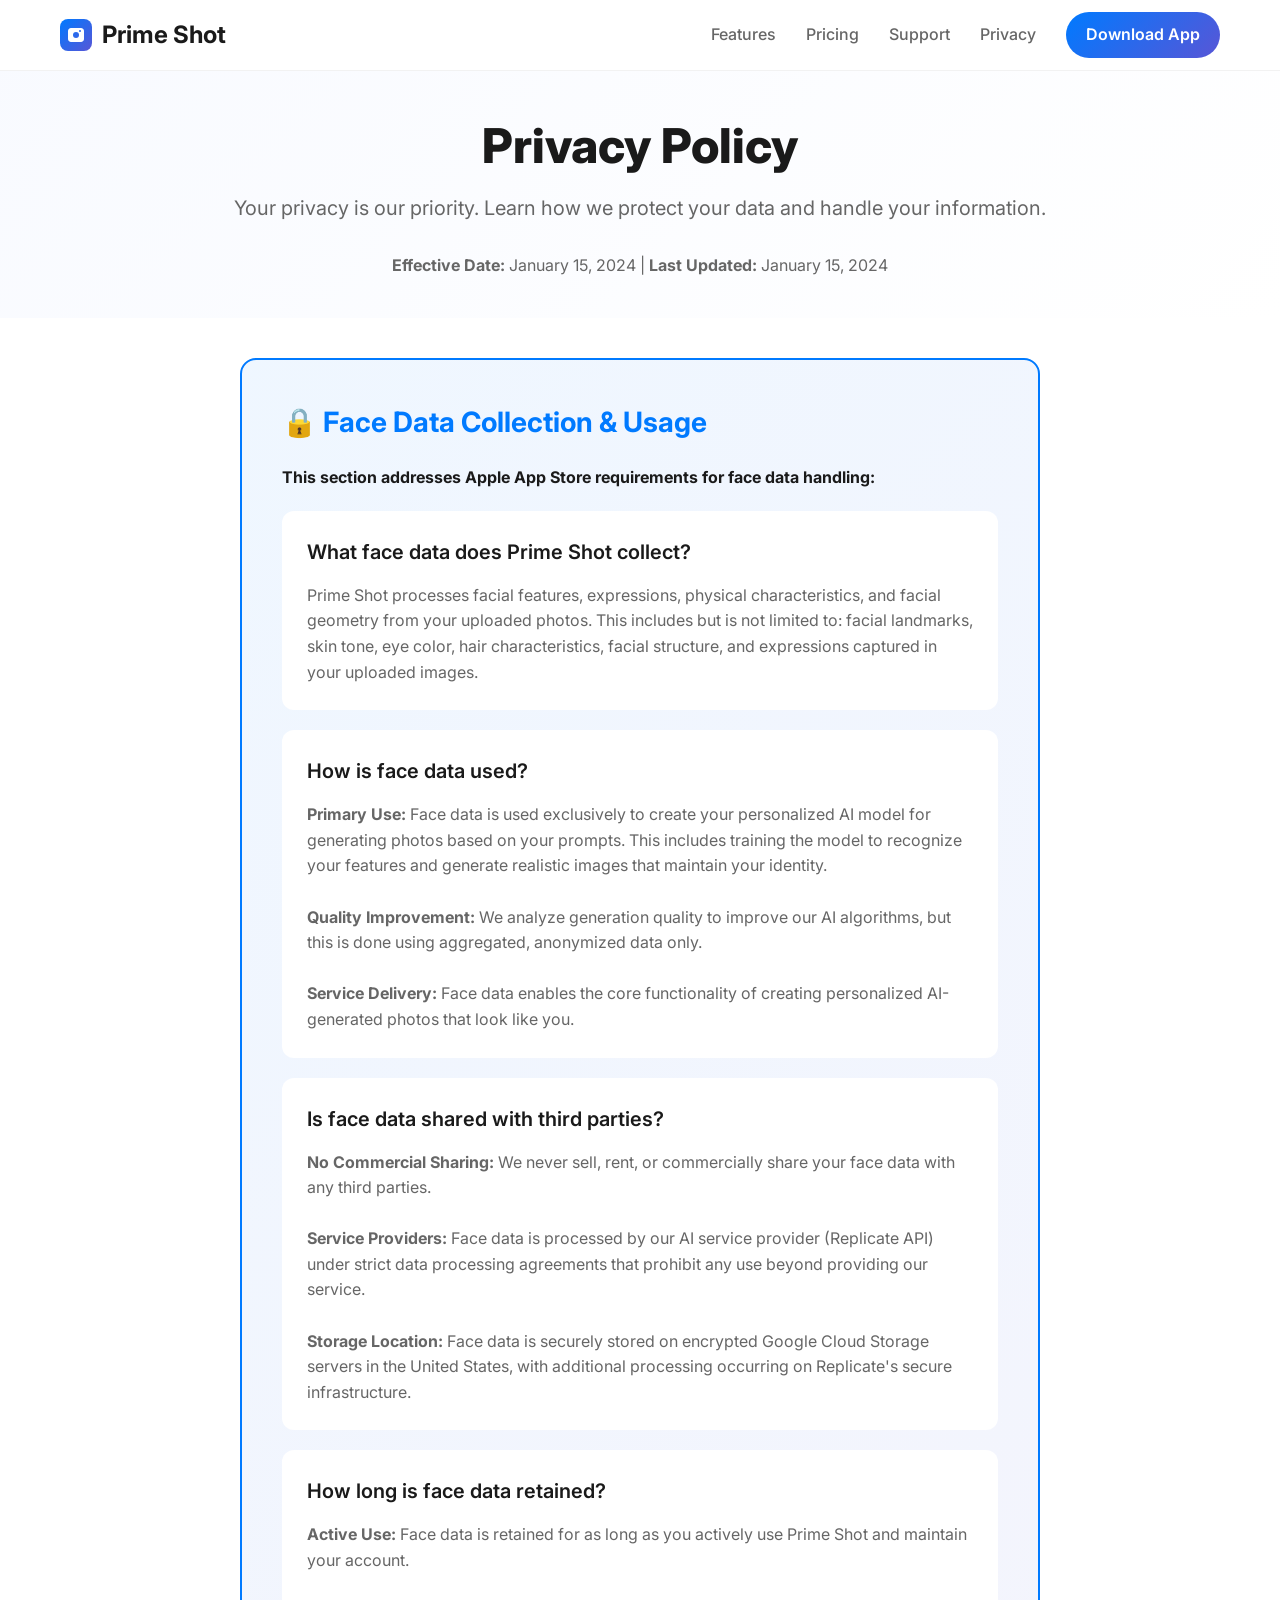
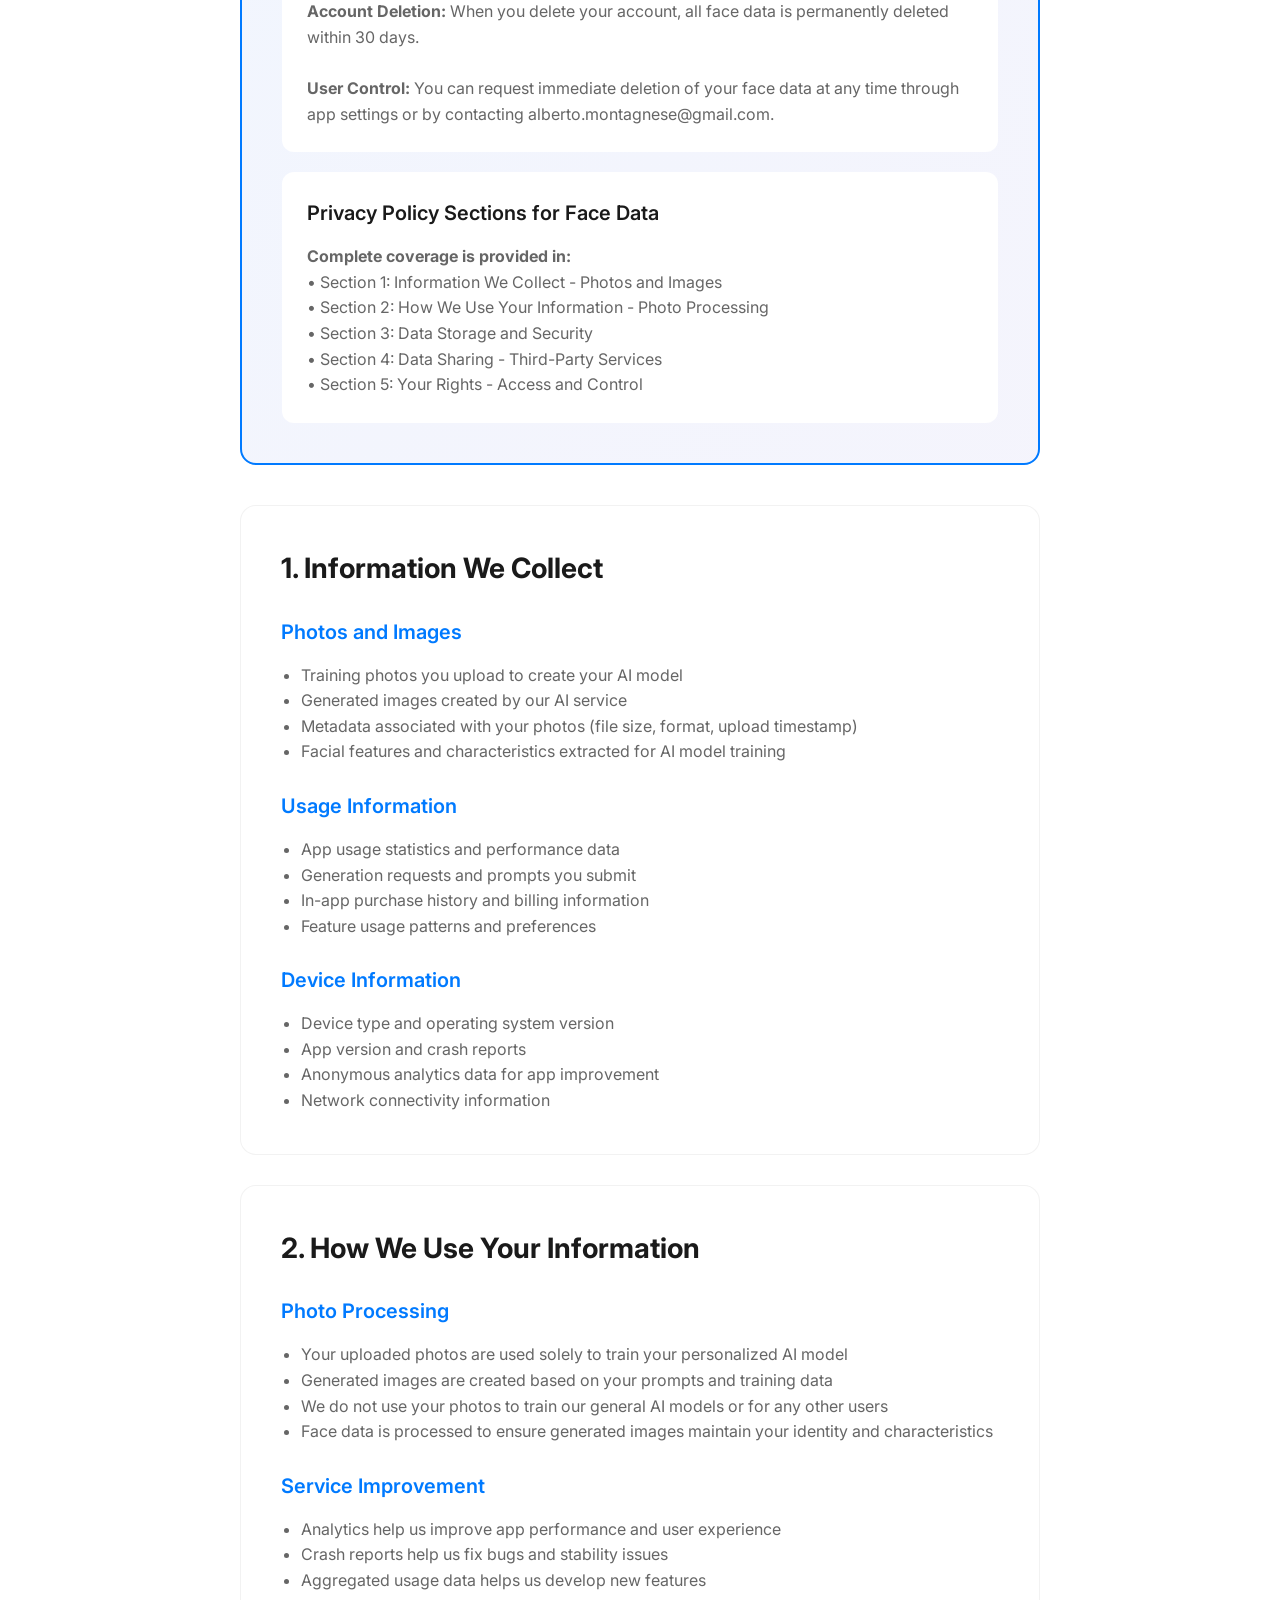
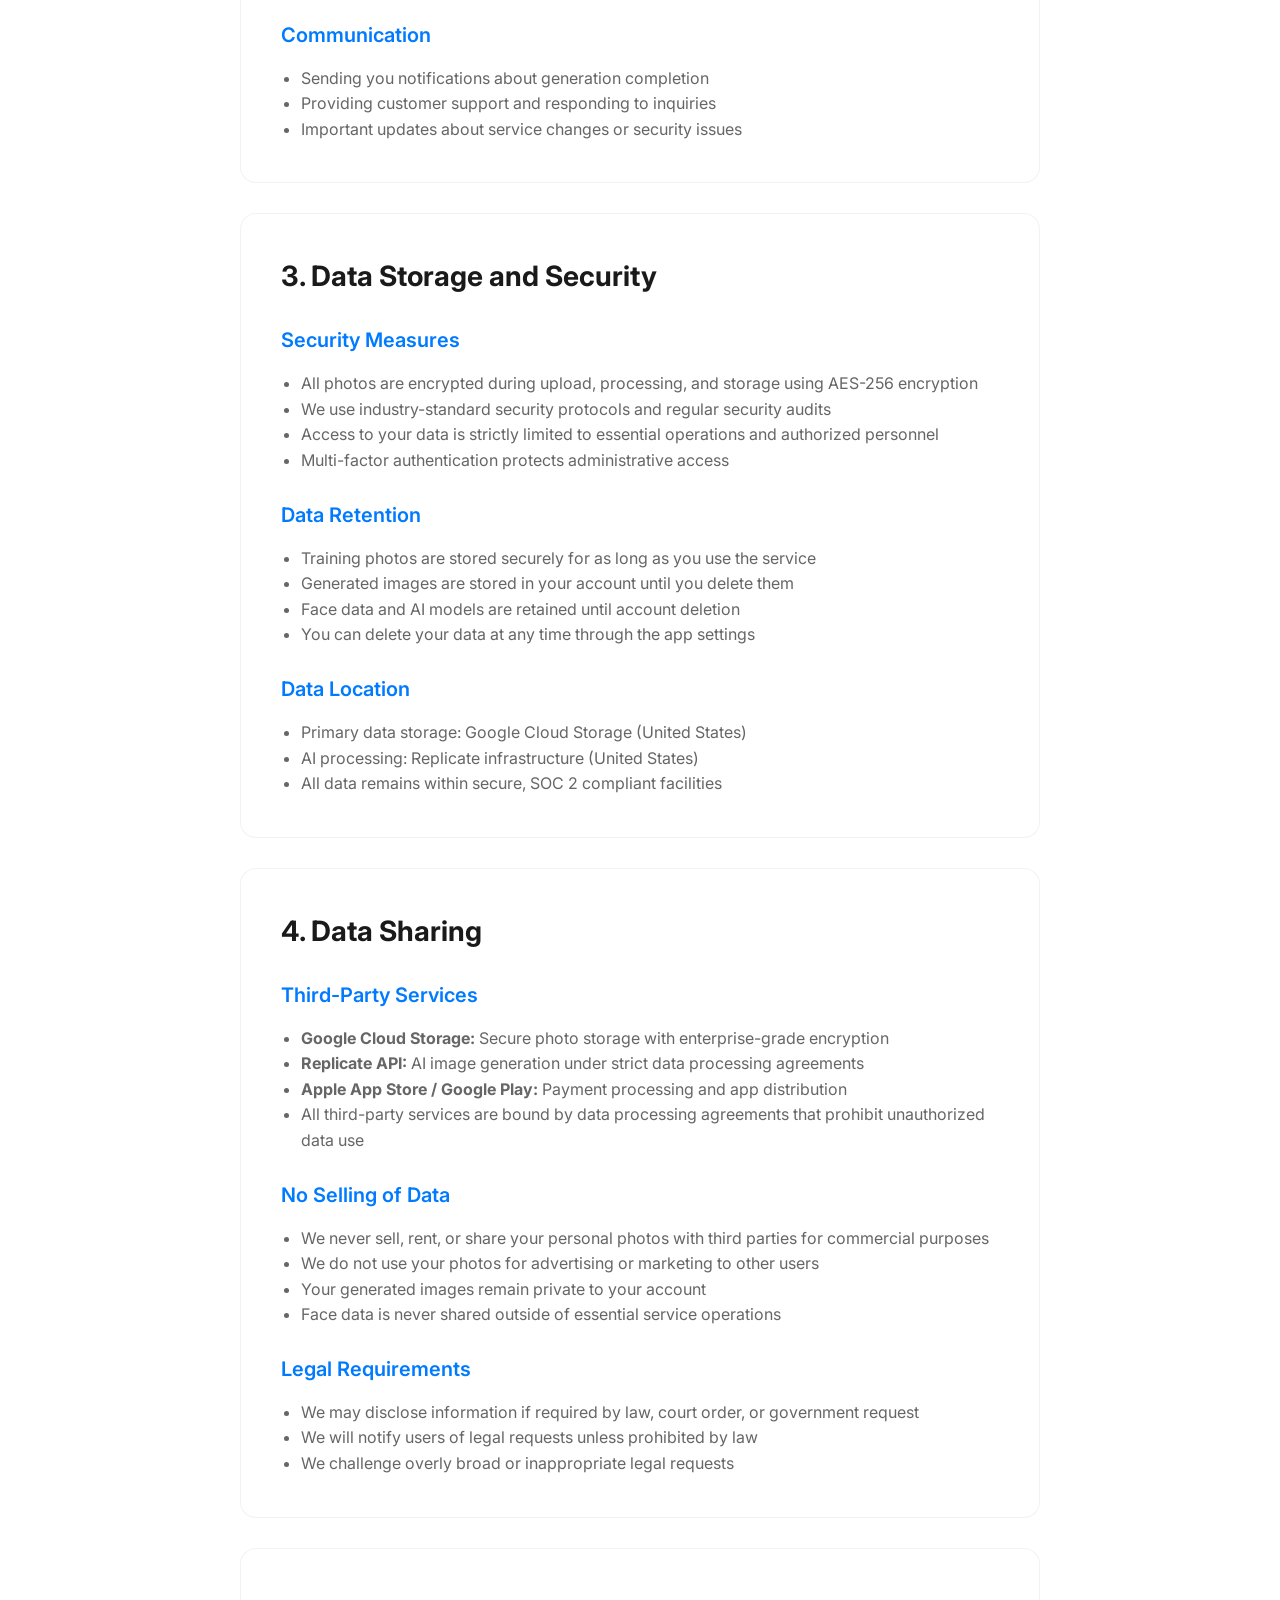
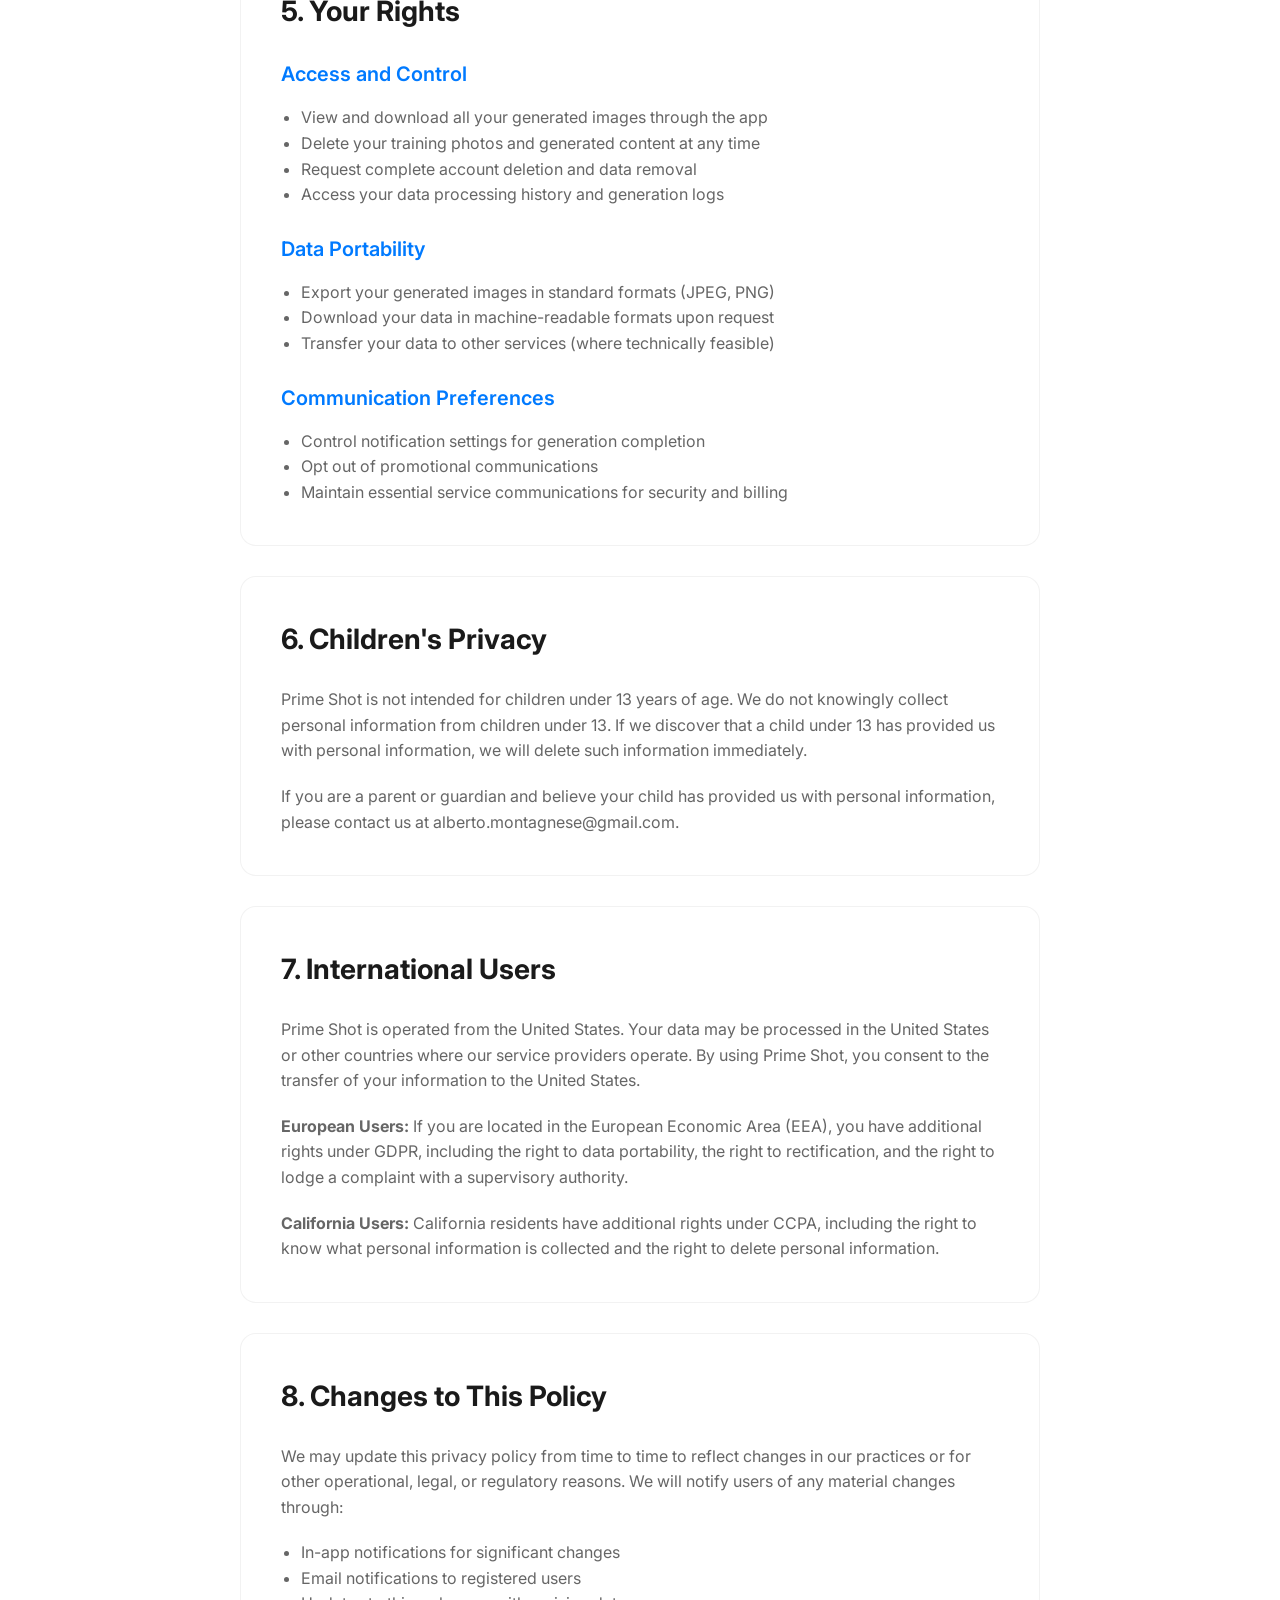
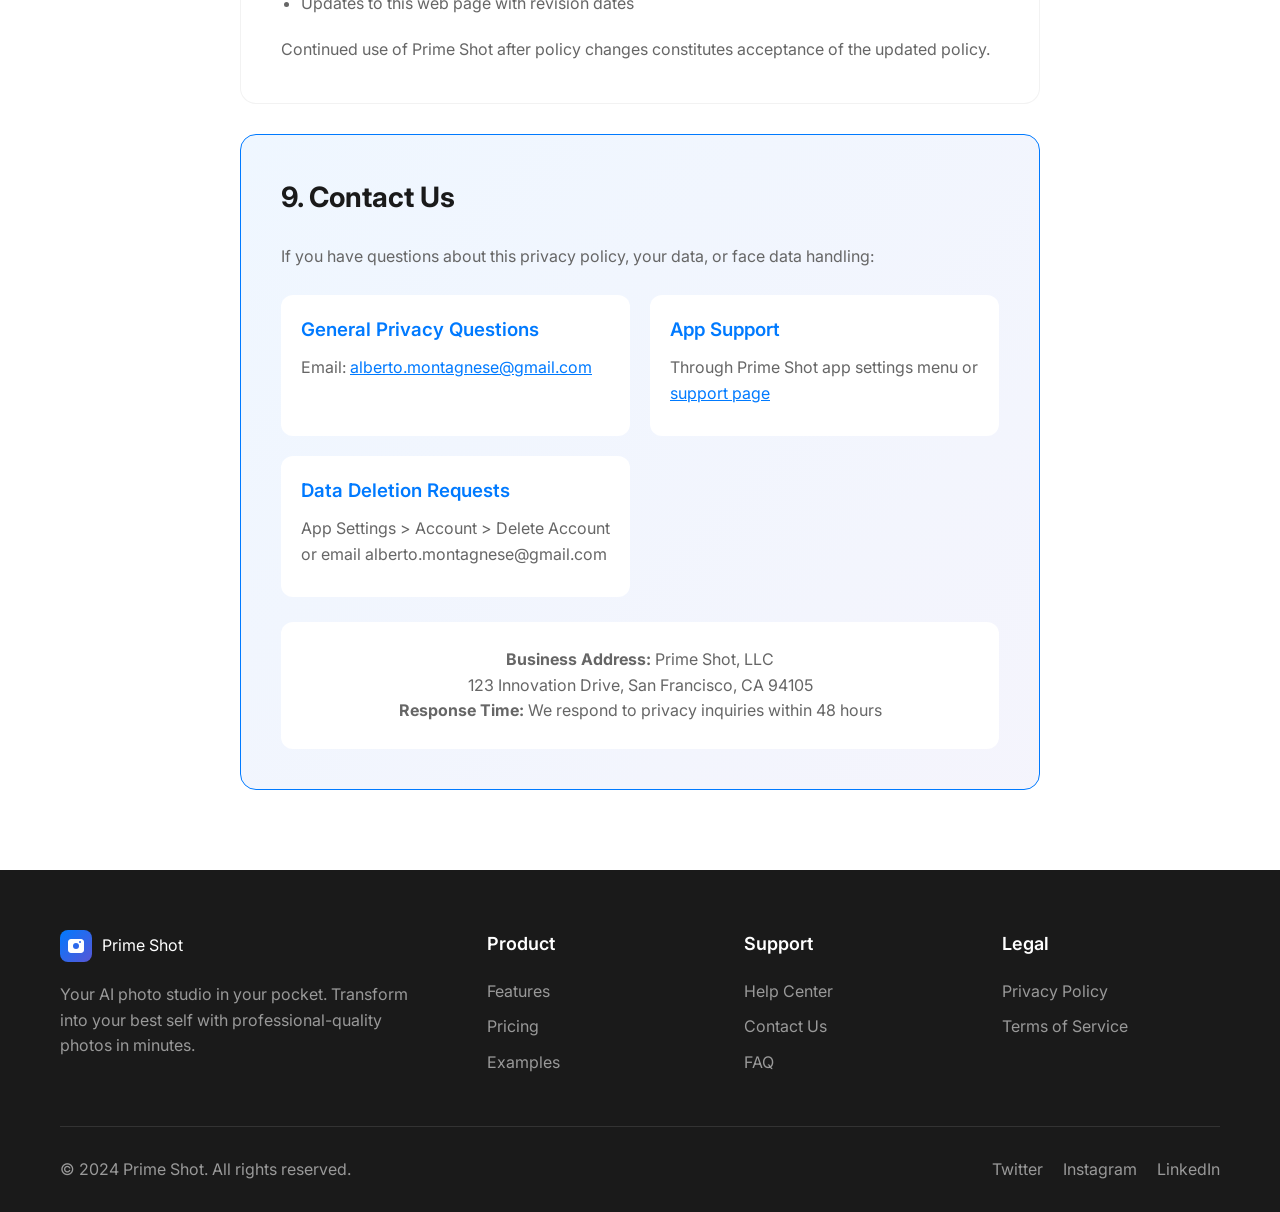
==== commit 82636e09: "Update website contact emails to alberto.montagnese@gmail.com - Replace all @primeshot.app emails wi" ====
--- a/privacy.html
+++ b/privacy.html
@@ -82,7 +82,7 @@
                         <h3 style="color: #1a1a1a; margin-bottom: 15px; font-size: 20px; font-weight: 600;">How long is face data retained?</h3>
                         <p style="color: #666; line-height: 1.6;"><strong>Active Use:</strong> Face data is retained for as long as you actively use Prime Shot and maintain your account.<br><br>
                         <strong>Account Deletion:</strong> When you delete your account, all face data is permanently deleted within 30 days.<br><br>
-                        <strong>User Control:</strong> You can request immediate deletion of your face data at any time through app settings or by contacting privacy@primeshot.app.</p>
+                        <strong>User Control:</strong> You can request immediate deletion of your face data at any time through app settings or by contacting alberto.montagnese@gmail.com.</p>
                     </div>
                     
                     <div style="background: white; padding: 25px; border-radius: 12px;">
@@ -234,7 +234,7 @@
                 <div class="privacy-section" style="background: white; padding: 40px; border-radius: 16px; border: 1px solid rgba(0,0,0,0.05); margin-bottom: 30px;">
                     <h2 style="color: #1a1a1a; margin-bottom: 25px; font-size: 28px; font-weight: 700;">6. Children's Privacy</h2>
                     <p style="color: #666; line-height: 1.6; margin-bottom: 20px;">Prime Shot is not intended for children under 13 years of age. We do not knowingly collect personal information from children under 13. If we discover that a child under 13 has provided us with personal information, we will delete such information immediately.</p>
-                    <p style="color: #666; line-height: 1.6;">If you are a parent or guardian and believe your child has provided us with personal information, please contact us at privacy@primeshot.app.</p>
+                    <p style="color: #666; line-height: 1.6;">If you are a parent or guardian and believe your child has provided us with personal information, please contact us at alberto.montagnese@gmail.com.</p>
                 </div>
 
                 <div class="privacy-section" style="background: white; padding: 40px; border-radius: 16px; border: 1px solid rgba(0,0,0,0.05); margin-bottom: 30px;">
@@ -262,7 +262,7 @@
                     <div style="display: grid; grid-template-columns: repeat(auto-fit, minmax(250px, 1fr)); gap: 20px;">
                         <div style="background: white; padding: 20px; border-radius: 12px;">
                             <h3 style="color: #007AFF; margin-bottom: 10px; font-weight: 600;">General Privacy Questions</h3>
-                            <p style="color: #666; margin-bottom: 10px;">Email: <a href="mailto:privacy@primeshot.app" style="color: #007AFF;">privacy@primeshot.app</a></p>
+                            <p style="color: #666; margin-bottom: 10px;">Email: <a href="mailto:alberto.montagnese@gmail.com" style="color: #007AFF;">alberto.montagnese@gmail.com</a></p>
                         </div>
                         
                         <div style="background: white; padding: 20px; border-radius: 12px;">
@@ -272,7 +272,7 @@
                         
                         <div style="background: white; padding: 20px; border-radius: 12px;">
                             <h3 style="color: #007AFF; margin-bottom: 10px; font-weight: 600;">Data Deletion Requests</h3>
-                            <p style="color: #666; margin-bottom: 10px;">App Settings > Account > Delete Account or email privacy@primeshot.app</p>
+                            <p style="color: #666; margin-bottom: 10px;">App Settings > Account > Delete Account or email alberto.montagnese@gmail.com</p>
                         </div>
                     </div>
                     
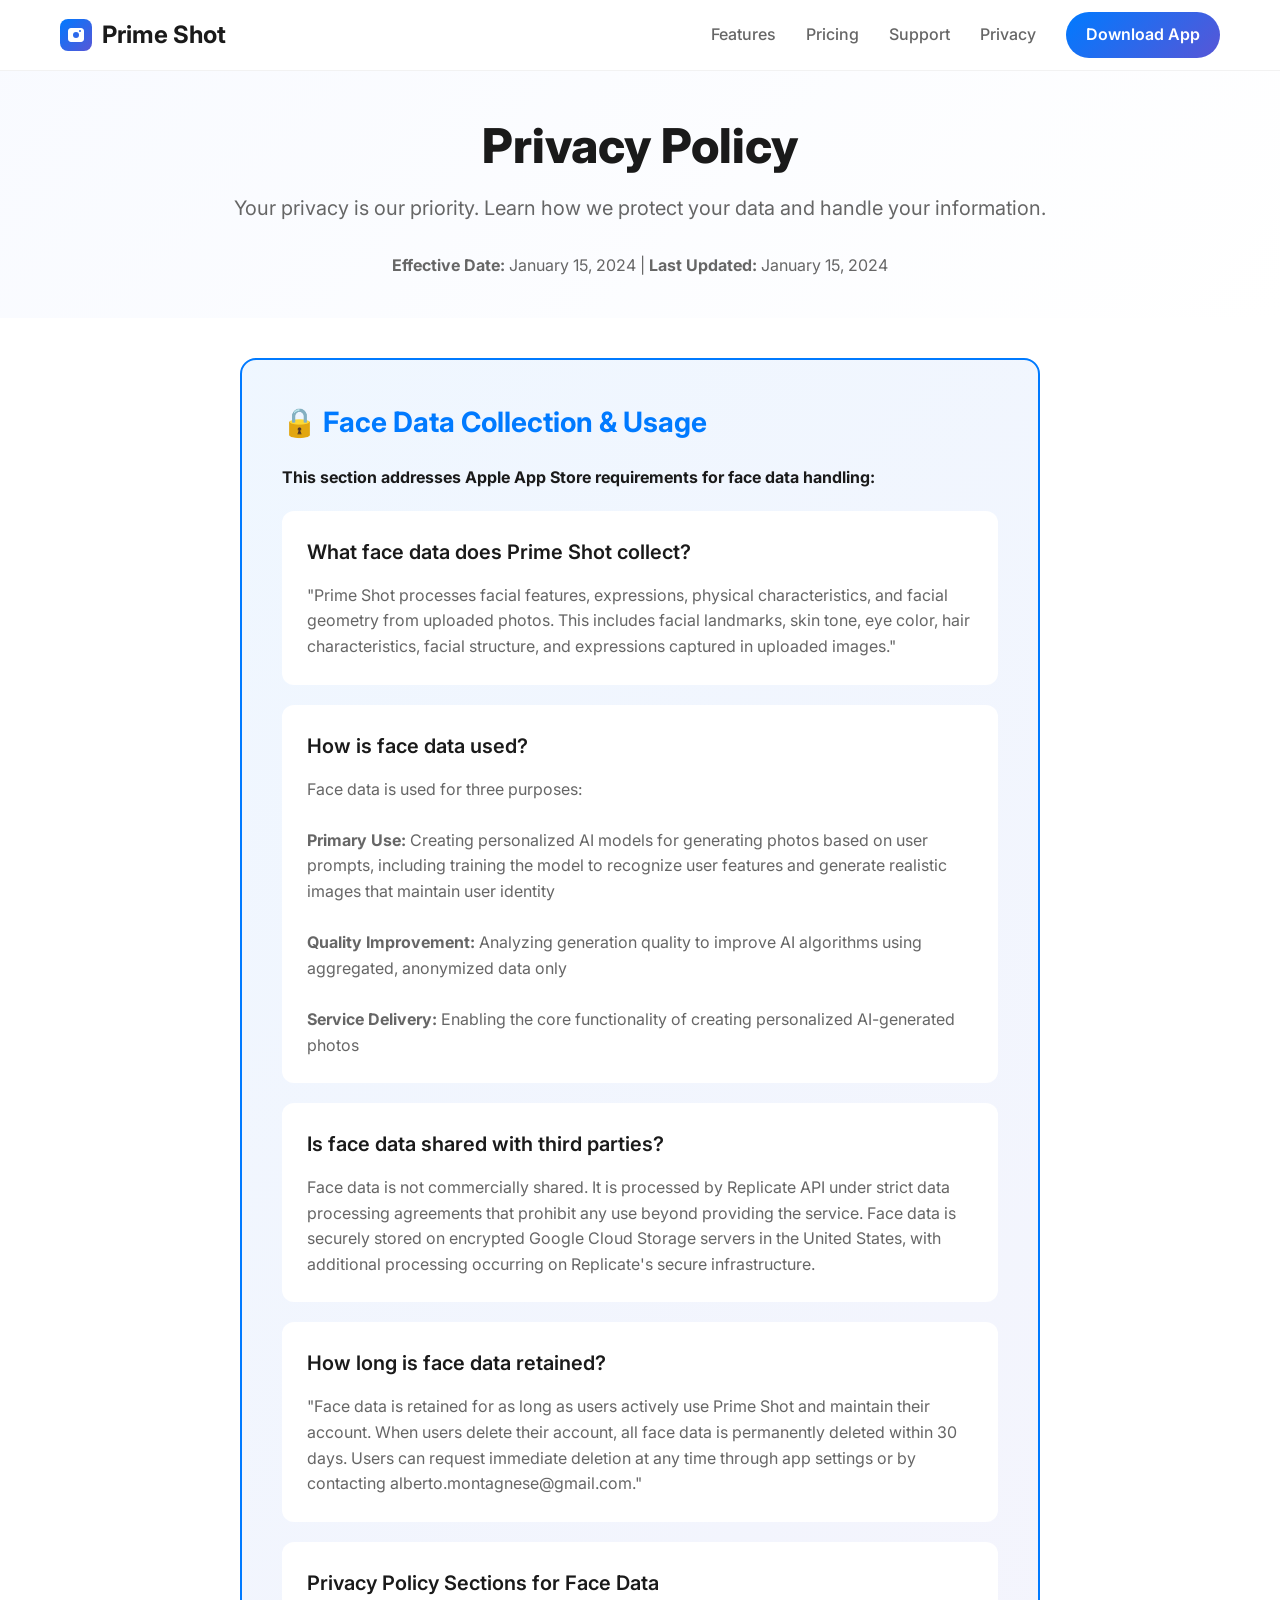
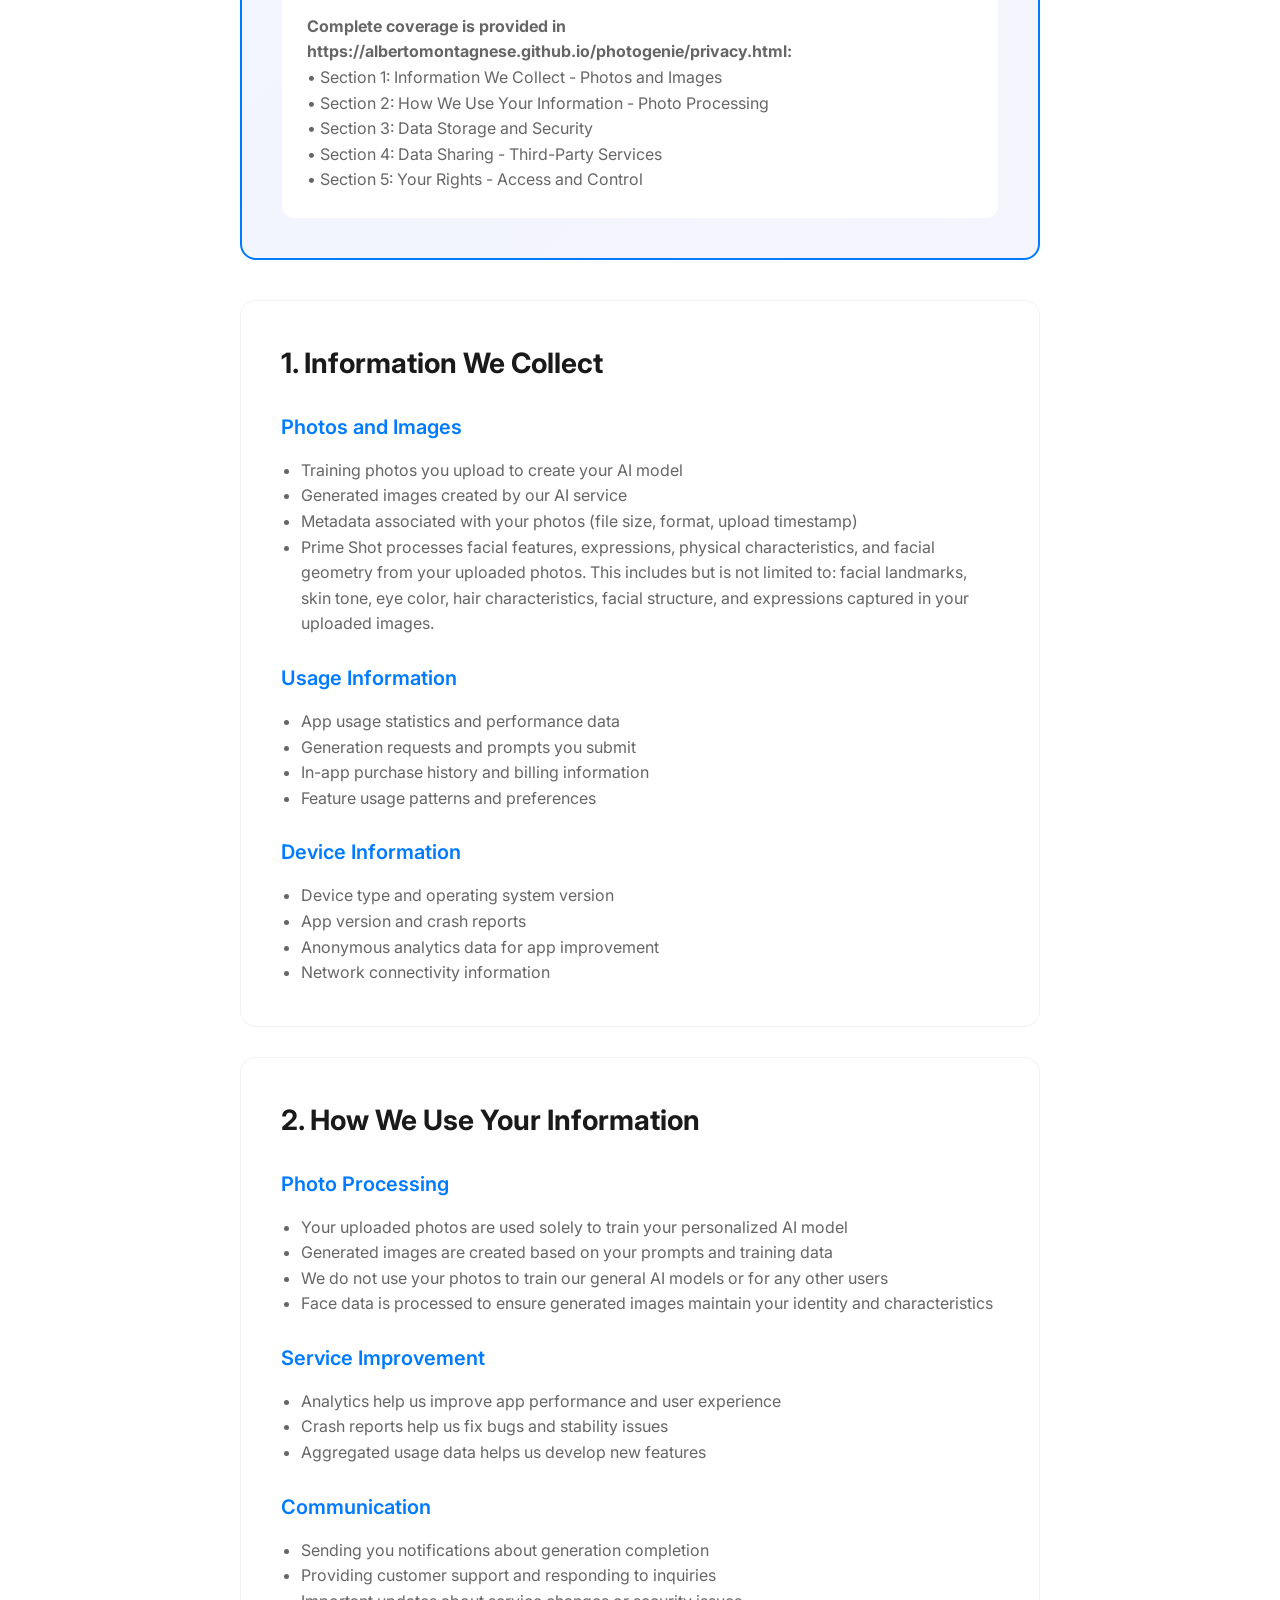
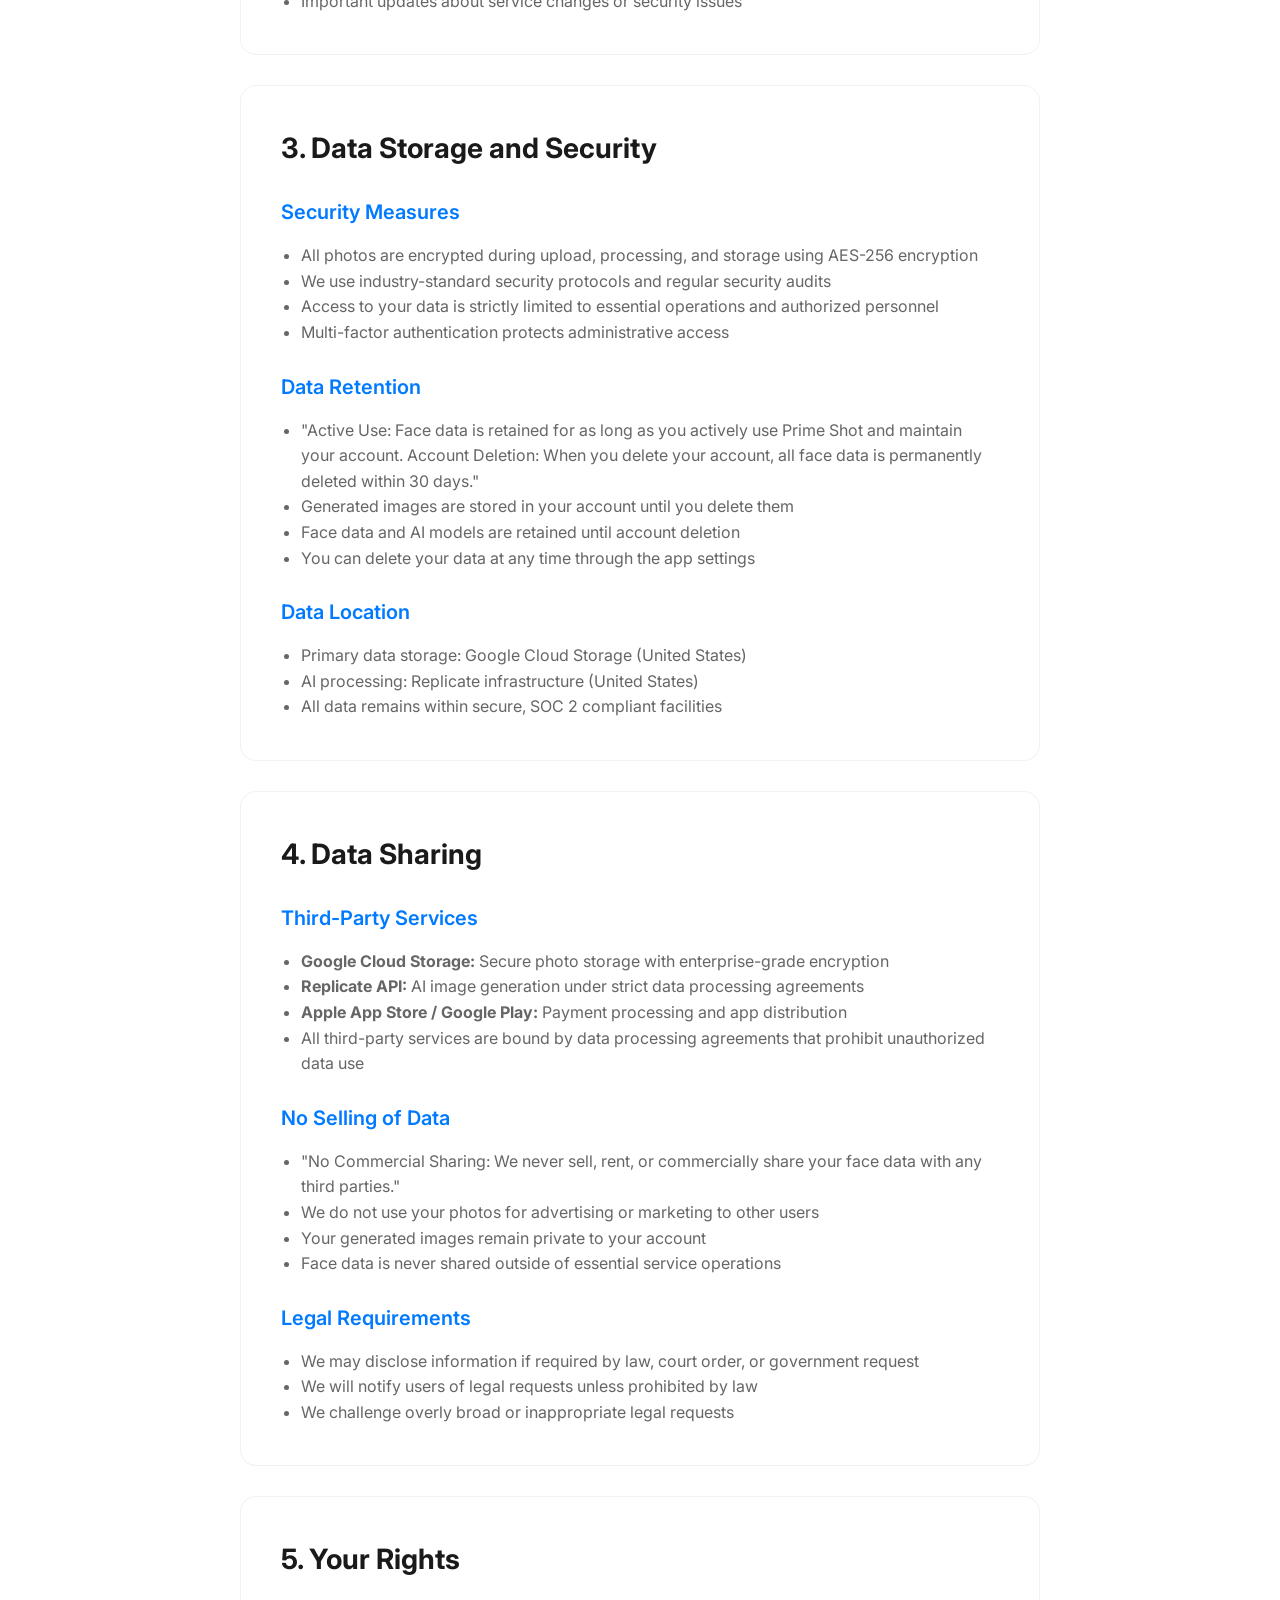
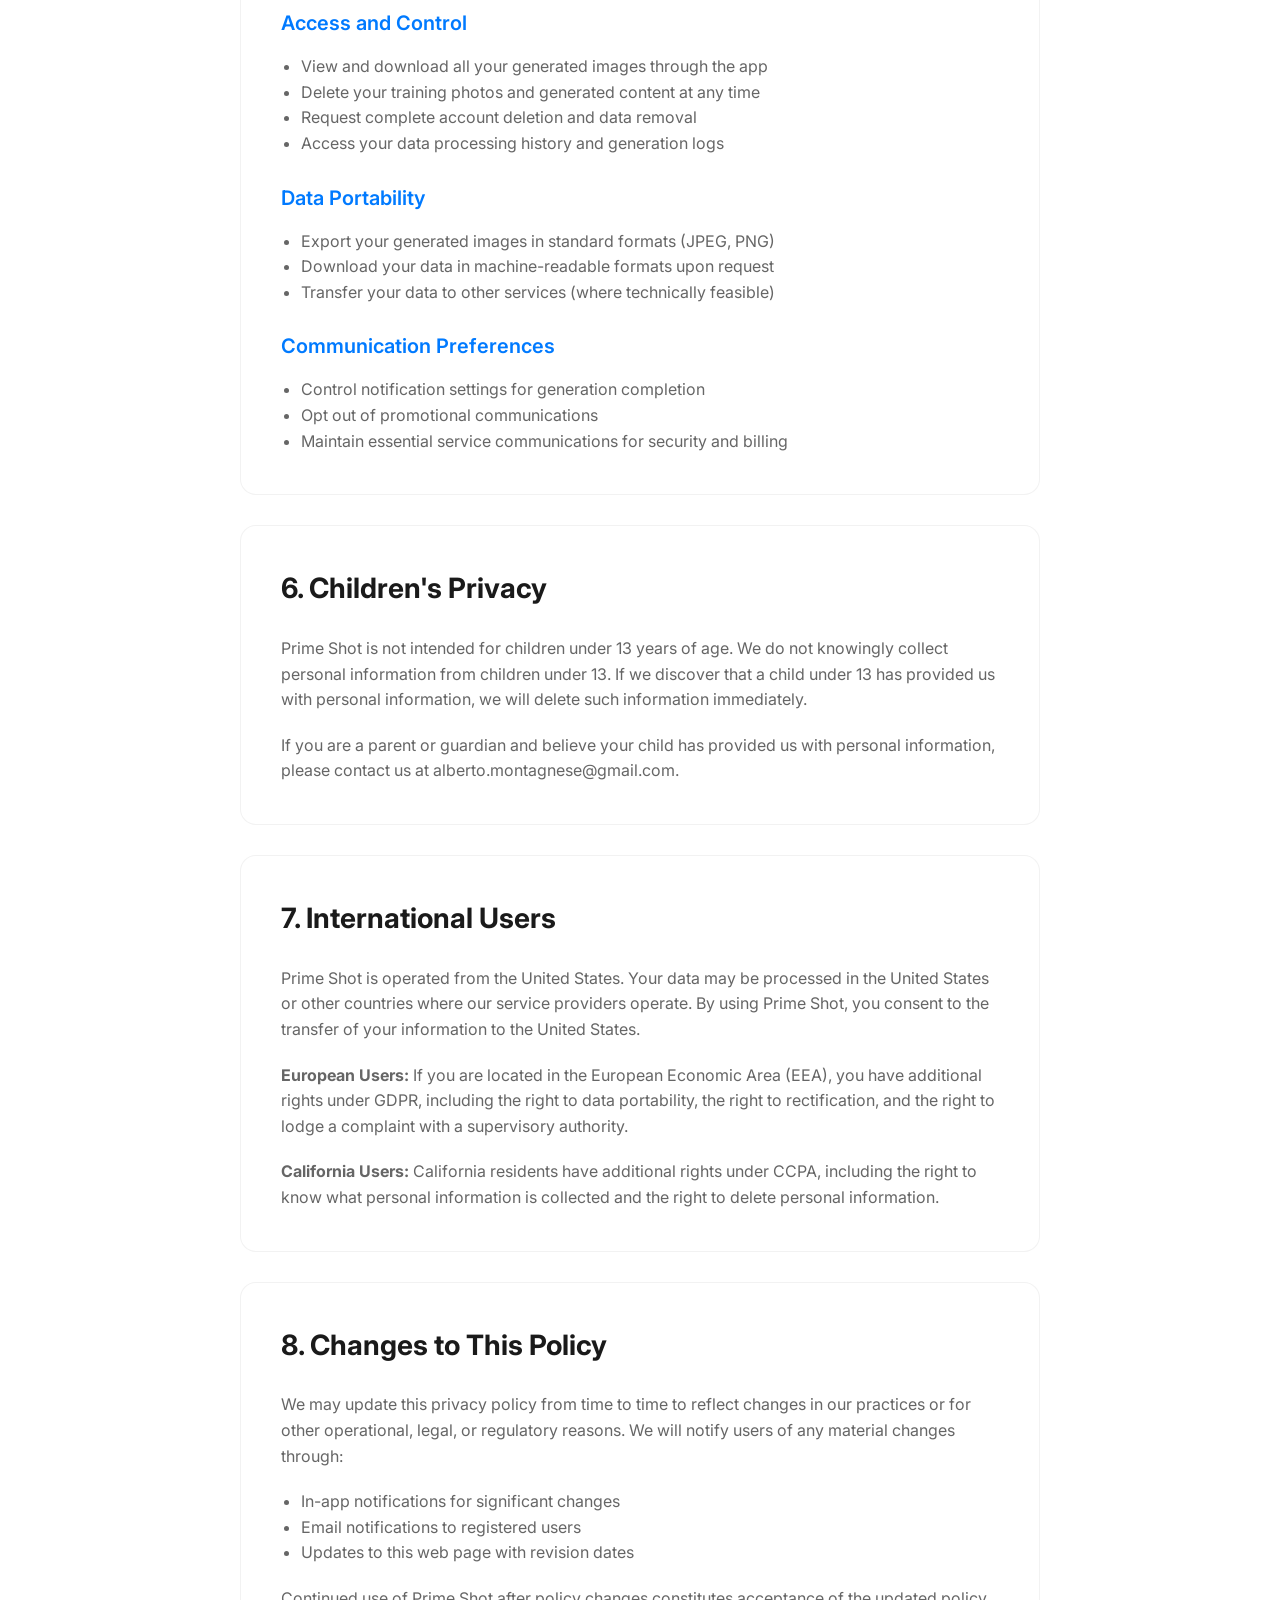
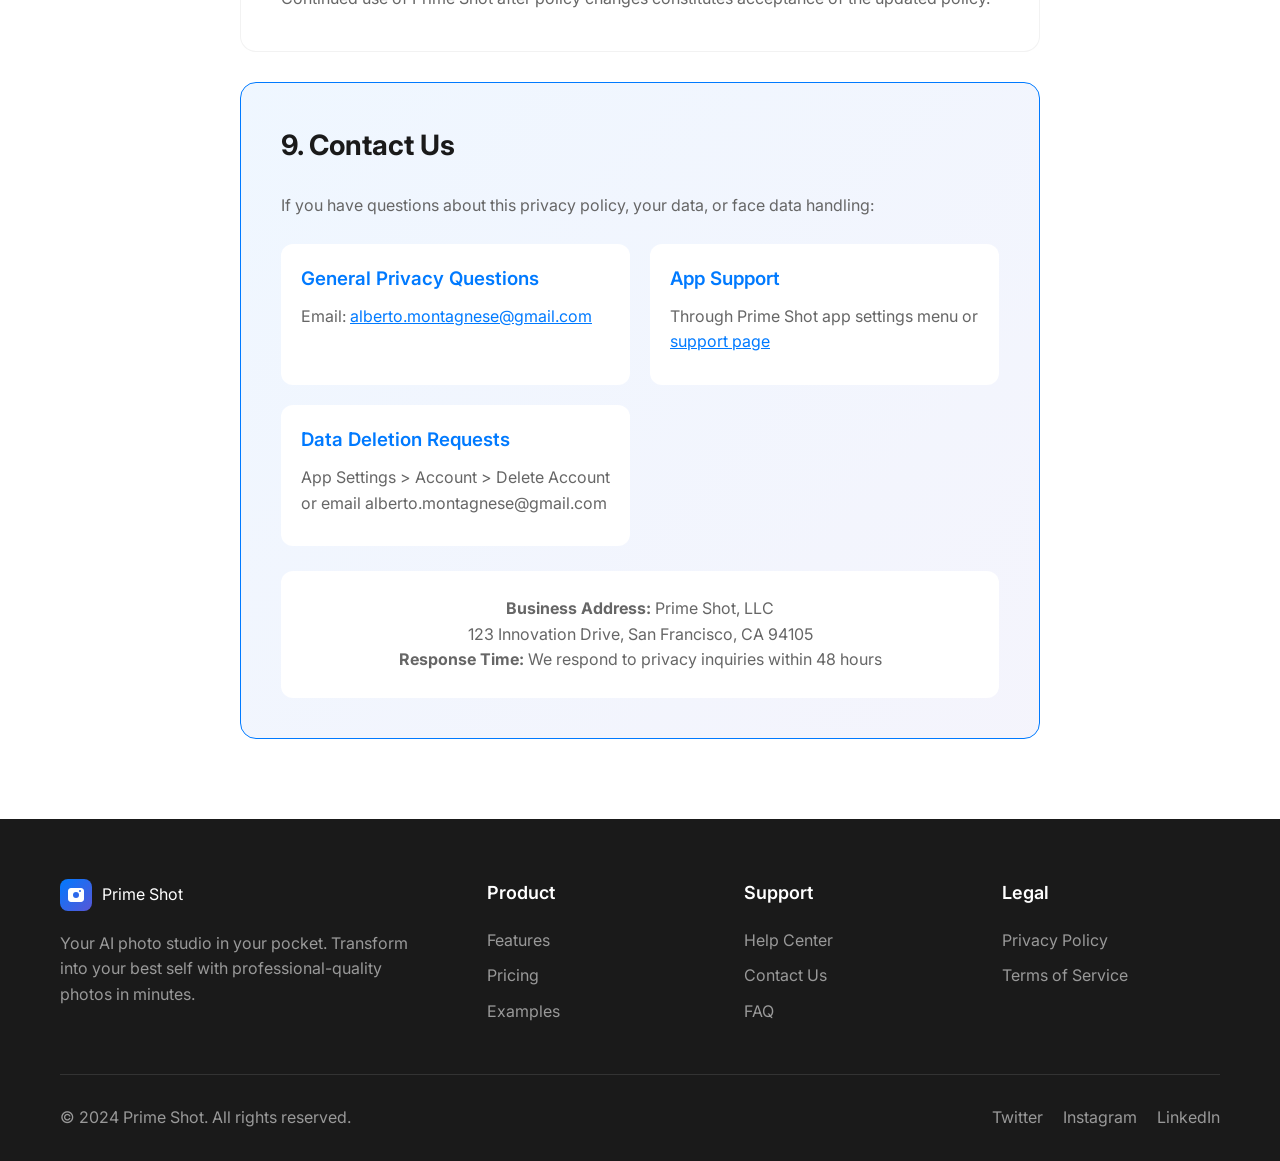
==== commit 9b6c7b9e: "Update privacy policy with exact App Store review language for face data collection" ====
--- a/privacy.html
+++ b/privacy.html
@@ -61,33 +61,30 @@
                     
                     <div style="background: white; padding: 25px; border-radius: 12px; margin-bottom: 20px;">
                         <h3 style="color: #1a1a1a; margin-bottom: 15px; font-size: 20px; font-weight: 600;">What face data does Prime Shot collect?</h3>
-                        <p style="color: #666; line-height: 1.6;">Prime Shot processes facial features, expressions, physical characteristics, and facial geometry from your uploaded photos. This includes but is not limited to: facial landmarks, skin tone, eye color, hair characteristics, facial structure, and expressions captured in your uploaded images.</p>
+                        <p style="color: #666; line-height: 1.6;">"Prime Shot processes facial features, expressions, physical characteristics, and facial geometry from uploaded photos. This includes facial landmarks, skin tone, eye color, hair characteristics, facial structure, and expressions captured in uploaded images."</p>
                     </div>
                     
                     <div style="background: white; padding: 25px; border-radius: 12px; margin-bottom: 20px;">
                         <h3 style="color: #1a1a1a; margin-bottom: 15px; font-size: 20px; font-weight: 600;">How is face data used?</h3>
-                        <p style="color: #666; line-height: 1.6;"><strong>Primary Use:</strong> Face data is used exclusively to create your personalized AI model for generating photos based on your prompts. This includes training the model to recognize your features and generate realistic images that maintain your identity.<br><br>
-                        <strong>Quality Improvement:</strong> We analyze generation quality to improve our AI algorithms, but this is done using aggregated, anonymized data only.<br><br>
-                        <strong>Service Delivery:</strong> Face data enables the core functionality of creating personalized AI-generated photos that look like you.</p>
+                        <p style="color: #666; line-height: 1.6;">Face data is used for three purposes:<br><br>
+                        <strong>Primary Use:</strong> Creating personalized AI models for generating photos based on user prompts, including training the model to recognize user features and generate realistic images that maintain user identity<br><br>
+                        <strong>Quality Improvement:</strong> Analyzing generation quality to improve AI algorithms using aggregated, anonymized data only<br><br>
+                        <strong>Service Delivery:</strong> Enabling the core functionality of creating personalized AI-generated photos</p>
                     </div>
                     
                     <div style="background: white; padding: 25px; border-radius: 12px; margin-bottom: 20px;">
                         <h3 style="color: #1a1a1a; margin-bottom: 15px; font-size: 20px; font-weight: 600;">Is face data shared with third parties?</h3>
-                        <p style="color: #666; line-height: 1.6;"><strong>No Commercial Sharing:</strong> We never sell, rent, or commercially share your face data with any third parties.<br><br>
-                        <strong>Service Providers:</strong> Face data is processed by our AI service provider (Replicate API) under strict data processing agreements that prohibit any use beyond providing our service.<br><br>
-                        <strong>Storage Location:</strong> Face data is securely stored on encrypted Google Cloud Storage servers in the United States, with additional processing occurring on Replicate's secure infrastructure.</p>
+                        <p style="color: #666; line-height: 1.6;">Face data is not commercially shared. It is processed by Replicate API under strict data processing agreements that prohibit any use beyond providing the service. Face data is securely stored on encrypted Google Cloud Storage servers in the United States, with additional processing occurring on Replicate's secure infrastructure.</p>
                     </div>
                     
                     <div style="background: white; padding: 25px; border-radius: 12px; margin-bottom: 20px;">
                         <h3 style="color: #1a1a1a; margin-bottom: 15px; font-size: 20px; font-weight: 600;">How long is face data retained?</h3>
-                        <p style="color: #666; line-height: 1.6;"><strong>Active Use:</strong> Face data is retained for as long as you actively use Prime Shot and maintain your account.<br><br>
-                        <strong>Account Deletion:</strong> When you delete your account, all face data is permanently deleted within 30 days.<br><br>
-                        <strong>User Control:</strong> You can request immediate deletion of your face data at any time through app settings or by contacting alberto.montagnese@gmail.com.</p>
+                        <p style="color: #666; line-height: 1.6;">"Face data is retained for as long as users actively use Prime Shot and maintain their account. When users delete their account, all face data is permanently deleted within 30 days. Users can request immediate deletion at any time through app settings or by contacting alberto.montagnese@gmail.com."</p>
                     </div>
                     
                     <div style="background: white; padding: 25px; border-radius: 12px;">
                         <h3 style="color: #1a1a1a; margin-bottom: 15px; font-size: 20px; font-weight: 600;">Privacy Policy Sections for Face Data</h3>
-                        <p style="color: #666; line-height: 1.6;"><strong>Complete coverage is provided in:</strong><br>
+                        <p style="color: #666; line-height: 1.6;"><strong>Complete coverage is provided in https://albertomontagnese.github.io/photogenie/privacy.html:</strong><br>
                         • Section 1: Information We Collect - Photos and Images<br>
                         • Section 2: How We Use Your Information - Photo Processing<br>
                         • Section 3: Data Storage and Security<br>
@@ -105,7 +102,7 @@
                         <li>Training photos you upload to create your AI model</li>
                         <li>Generated images created by our AI service</li>
                         <li>Metadata associated with your photos (file size, format, upload timestamp)</li>
-                        <li>Facial features and characteristics extracted for AI model training</li>
+                        <li>Prime Shot processes facial features, expressions, physical characteristics, and facial geometry from your uploaded photos. This includes but is not limited to: facial landmarks, skin tone, eye color, hair characteristics, facial structure, and expressions captured in your uploaded images.</li>
                     </ul>
                     
                     <h3 style="color: #007AFF; margin-bottom: 15px; font-size: 20px; font-weight: 600;">Usage Information</h3>
@@ -164,7 +161,7 @@
                     
                     <h3 style="color: #007AFF; margin-bottom: 15px; font-size: 20px; font-weight: 600;">Data Retention</h3>
                     <ul style="color: #666; line-height: 1.6; margin-bottom: 25px; padding-left: 20px;">
-                        <li>Training photos are stored securely for as long as you use the service</li>
+                        <li>"Active Use: Face data is retained for as long as you actively use Prime Shot and maintain your account. Account Deletion: When you delete your account, all face data is permanently deleted within 30 days."</li>
                         <li>Generated images are stored in your account until you delete them</li>
                         <li>Face data and AI models are retained until account deletion</li>
                         <li>You can delete your data at any time through the app settings</li>
@@ -191,7 +188,7 @@
                     
                     <h3 style="color: #007AFF; margin-bottom: 15px; font-size: 20px; font-weight: 600;">No Selling of Data</h3>
                     <ul style="color: #666; line-height: 1.6; margin-bottom: 25px; padding-left: 20px;">
-                        <li>We never sell, rent, or share your personal photos with third parties for commercial purposes</li>
+                        <li>"No Commercial Sharing: We never sell, rent, or commercially share your face data with any third parties."</li>
                         <li>We do not use your photos for advertising or marketing to other users</li>
                         <li>Your generated images remain private to your account</li>
                         <li>Face data is never shared outside of essential service operations</li>
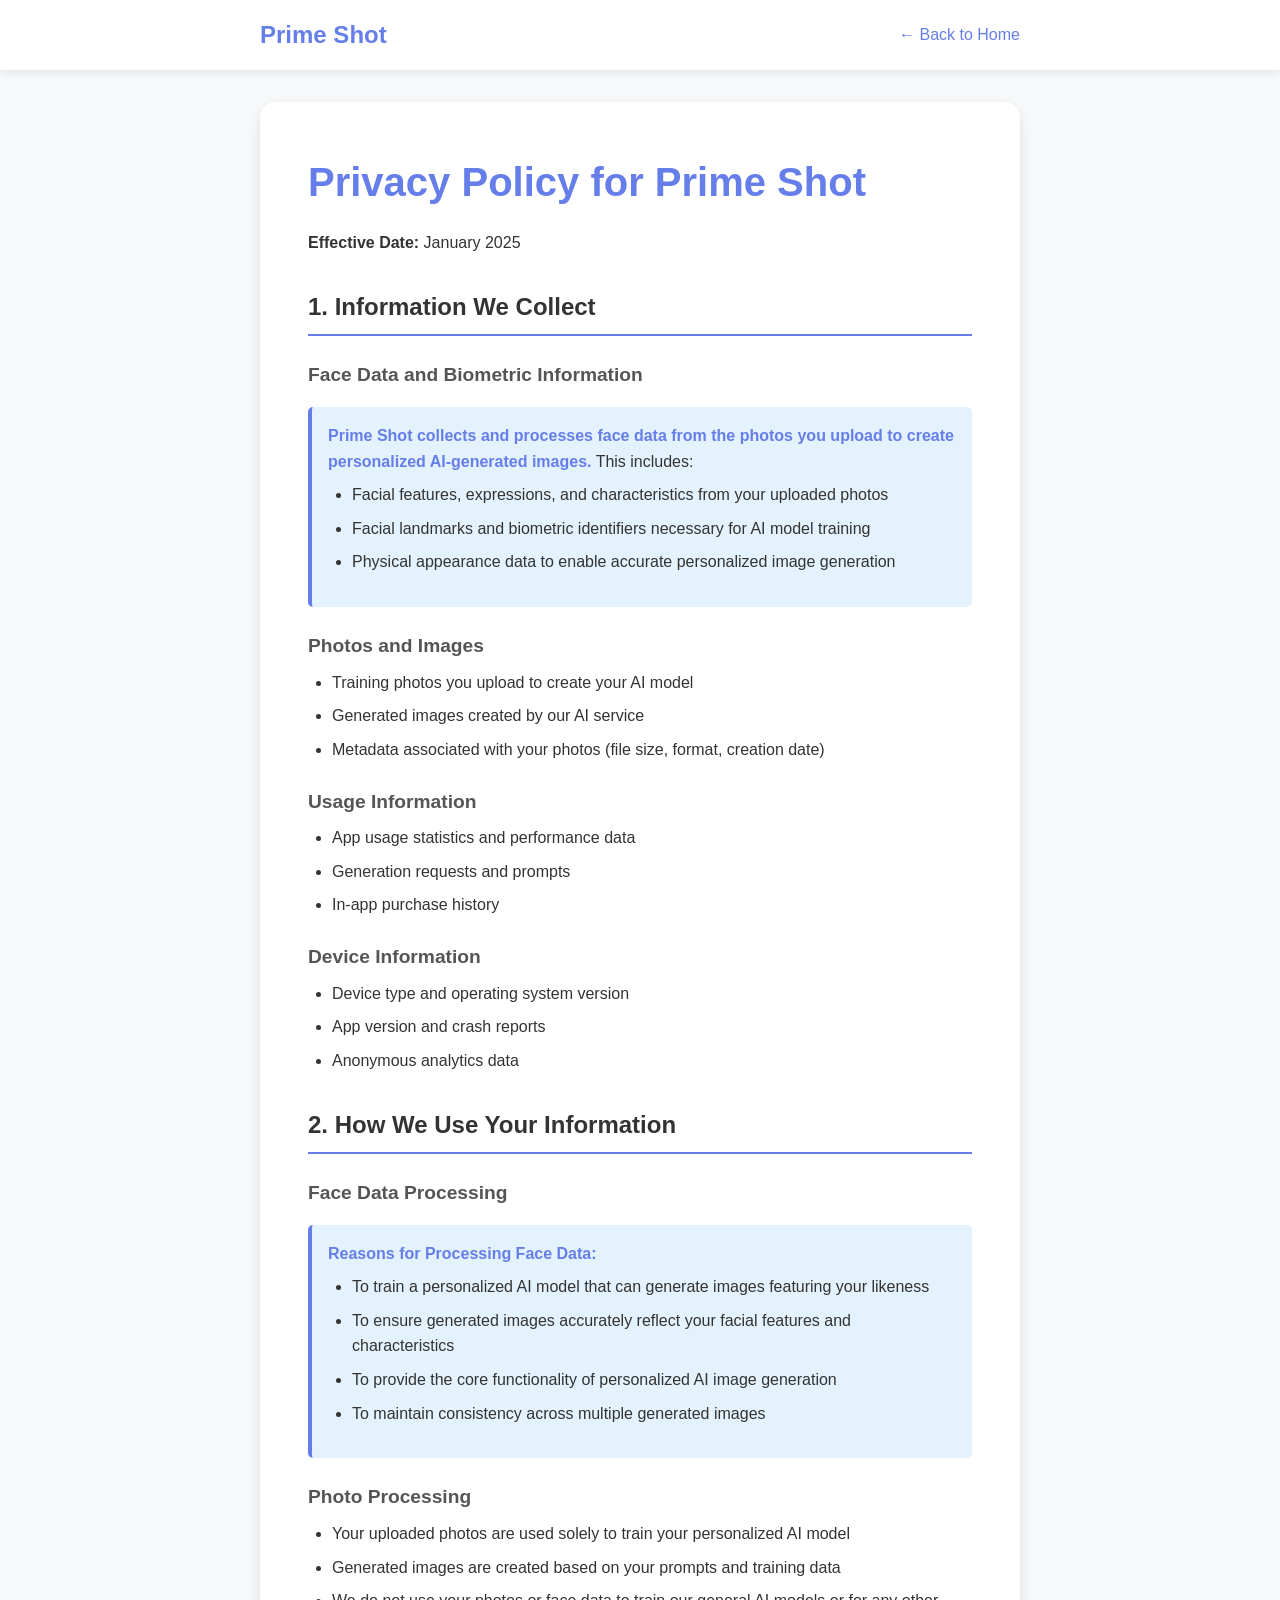
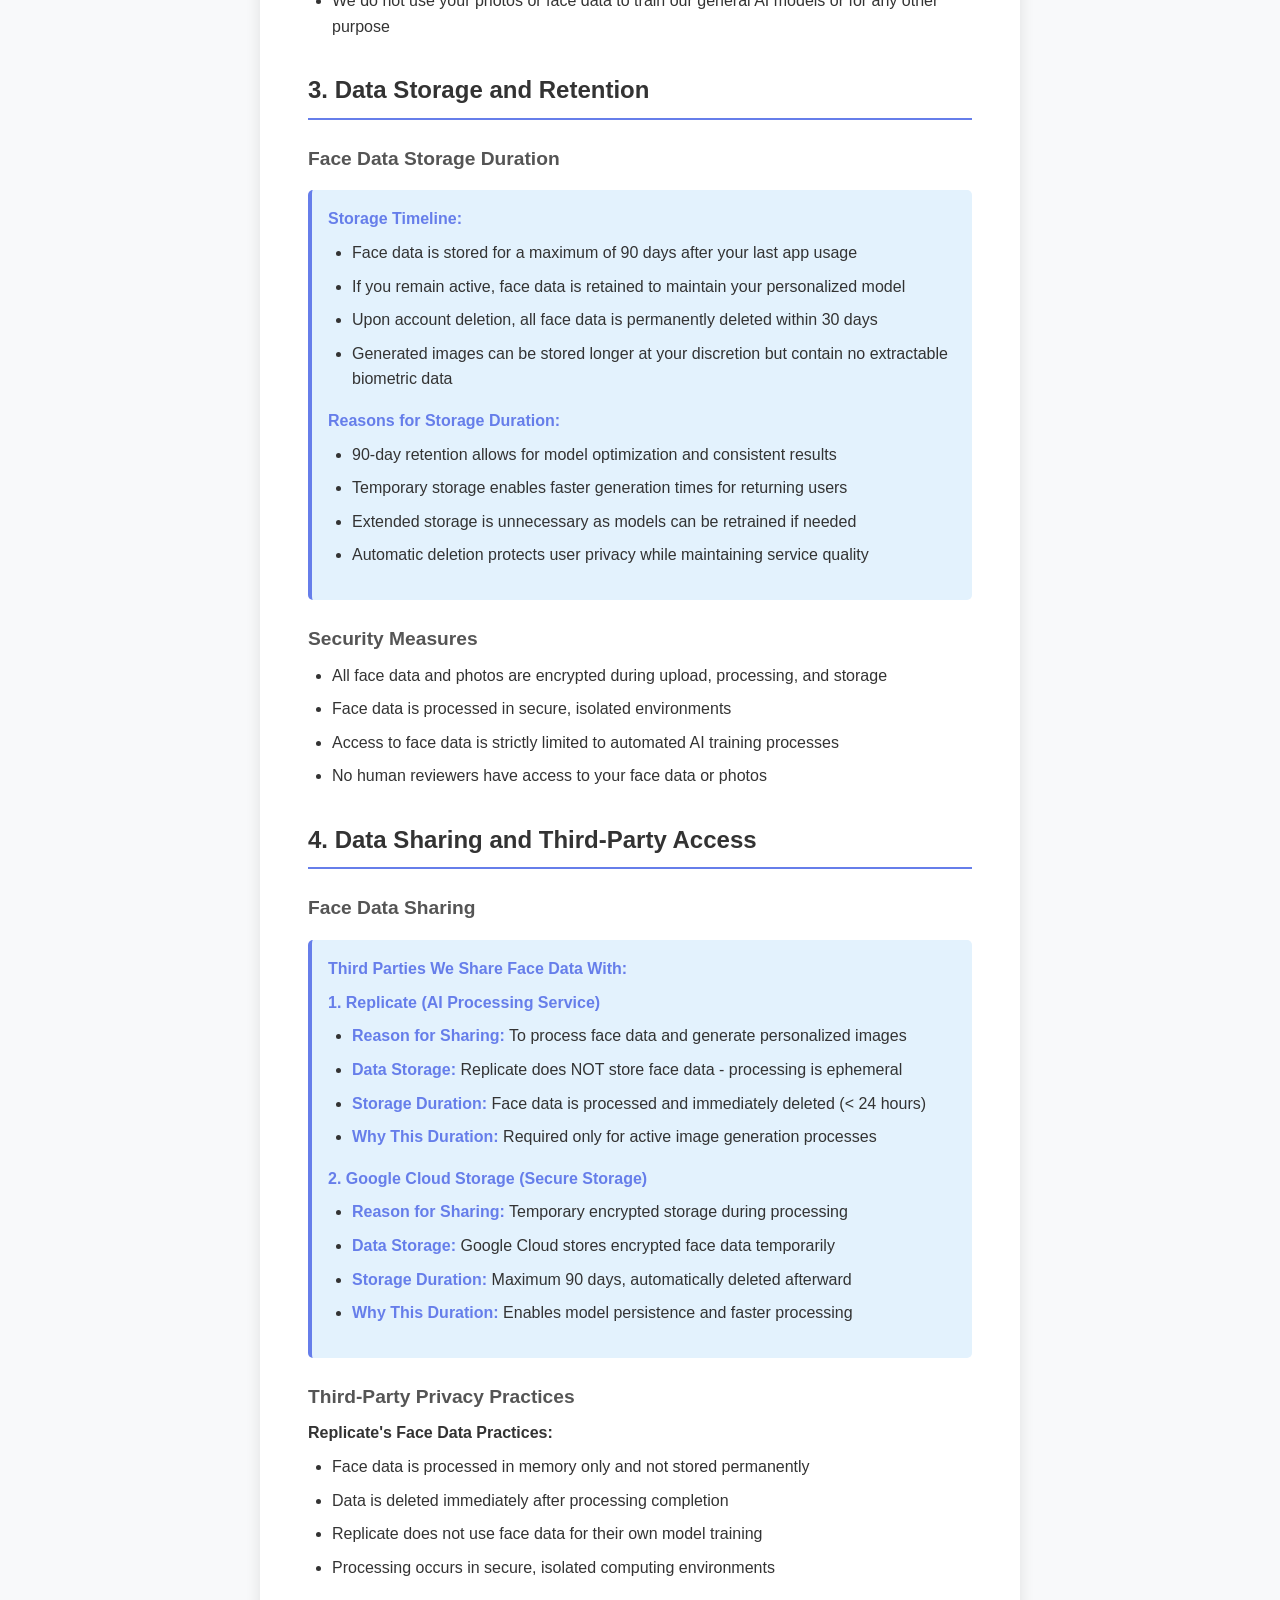
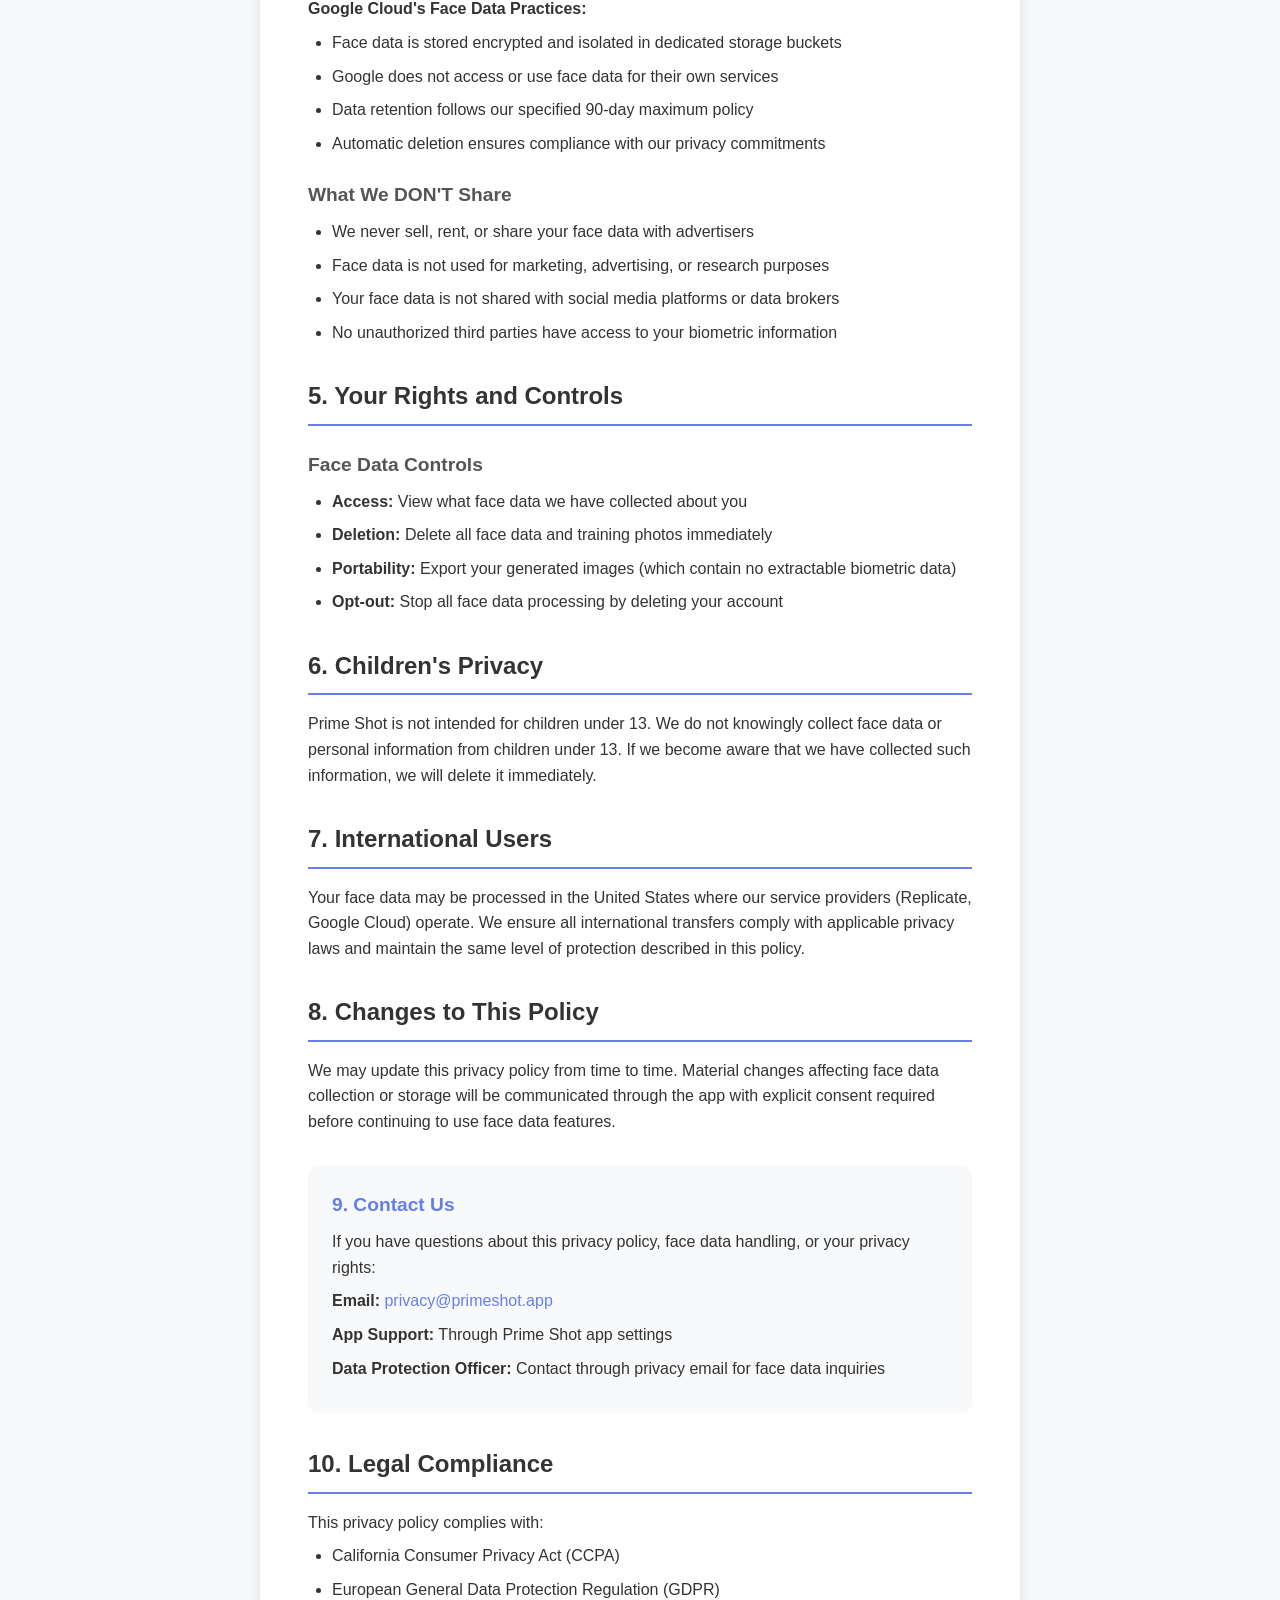
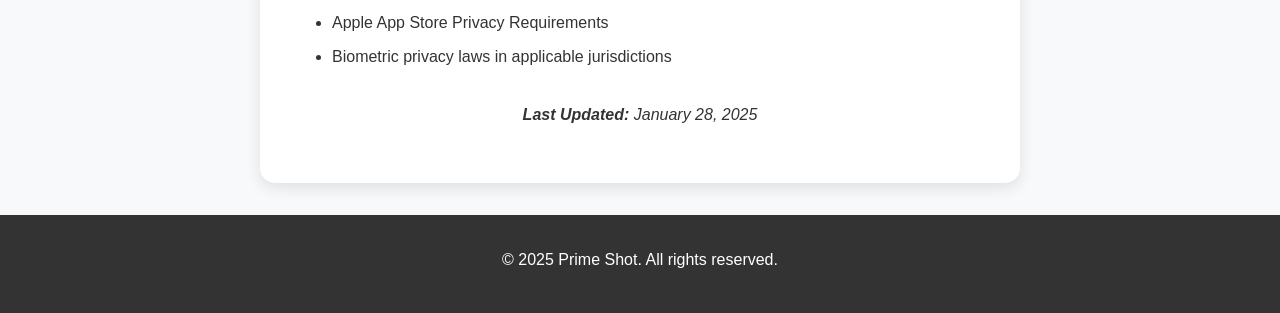
==== commit 4308a673: "Add Prime Shot website for GitHub Pages - Homepage with app features and download links - Comprehens" ====
--- a/privacy.html
+++ b/privacy.html
@@ -4,328 +4,334 @@
     <meta charset="UTF-8">
     <meta name="viewport" content="width=device-width, initial-scale=1.0">
     <title>Privacy Policy - Prime Shot</title>
-    <meta name="description" content="Prime Shot Privacy Policy - Learn how we protect your data, handle face data collection, and ensure your privacy when using our AI photo generation app.">
-    <link rel="stylesheet" href="assets/css/style.css">
-    <link href="https://fonts.googleapis.com/css2?family=Inter:wght@300;400;500;600;700;800&display=swap" rel="stylesheet">
-    <link rel="apple-touch-icon" sizes="180x180" href="assets/images/apple-touch-icon.png">
-    <link rel="icon" type="image/png" sizes="32x32" href="assets/images/favicon-32x32.png">
-    <link rel="icon" type="image/png" sizes="16x16" href="assets/images/favicon-16x16.png">
+    <meta name="description" content="Prime Shot Privacy Policy - How we collect, use, and protect your face data and personal information.">
+    <style>
+        * {
+            margin: 0;
+            padding: 0;
+            box-sizing: border-box;
+        }
+        
+        body {
+            font-family: -apple-system, BlinkMacSystemFont, 'Segoe UI', Roboto, sans-serif;
+            line-height: 1.6;
+            color: #333;
+            background: #f8f9fa;
+        }
+        
+        .container {
+            max-width: 800px;
+            margin: 0 auto;
+            padding: 0 20px;
+        }
+        
+        header {
+            background: white;
+            padding: 1rem 0;
+            box-shadow: 0 2px 10px rgba(0,0,0,0.1);
+            margin-bottom: 2rem;
+        }
+        
+        nav {
+            display: flex;
+            justify-content: space-between;
+            align-items: center;
+        }
+        
+        .logo {
+            font-size: 1.5rem;
+            font-weight: bold;
+            color: #667eea;
+            text-decoration: none;
+        }
+        
+        .back-link {
+            color: #667eea;
+            text-decoration: none;
+            font-weight: 500;
+        }
+        
+        .back-link:hover {
+            text-decoration: underline;
+        }
+        
+        .content {
+            background: white;
+            padding: 3rem;
+            border-radius: 15px;
+            box-shadow: 0 5px 15px rgba(0,0,0,0.1);
+            margin-bottom: 2rem;
+        }
+        
+        h1 {
+            color: #667eea;
+            margin-bottom: 1rem;
+            font-size: 2.5rem;
+        }
+        
+        h2 {
+            color: #333;
+            margin: 2rem 0 1rem 0;
+            font-size: 1.5rem;
+            border-bottom: 2px solid #667eea;
+            padding-bottom: 0.5rem;
+        }
+        
+        h3 {
+            color: #555;
+            margin: 1.5rem 0 0.5rem 0;
+            font-size: 1.2rem;
+        }
+        
+        p, li {
+            margin-bottom: 0.5rem;
+        }
+        
+        ul {
+            margin-left: 1.5rem;
+            margin-bottom: 1rem;
+        }
+        
+        .highlight {
+            background: #e3f2fd;
+            padding: 1rem;
+            border-left: 4px solid #667eea;
+            margin: 1rem 0;
+            border-radius: 5px;
+        }
+        
+        .highlight strong {
+            color: #667eea;
+        }
+        
+        .contact-info {
+            background: #f8f9fa;
+            padding: 1.5rem;
+            border-radius: 10px;
+            margin: 2rem 0;
+        }
+        
+        .contact-info h3 {
+            margin-top: 0;
+            color: #667eea;
+        }
+        
+        .contact-info a {
+            color: #667eea;
+            text-decoration: none;
+        }
+        
+        .contact-info a:hover {
+            text-decoration: underline;
+        }
+        
+        footer {
+            background: #333;
+            color: white;
+            text-align: center;
+            padding: 2rem 0;
+        }
+        
+        @media (max-width: 768px) {
+            .content {
+                padding: 1.5rem;
+            }
+            
+            h1 {
+                font-size: 2rem;
+            }
+        }
+    </style>
 </head>
 <body>
-    <!-- Navigation -->
-    <nav class="navbar">
-        <div class="nav-container">
-            <div class="nav-logo">
-                <img src="assets/images/logo.svg" alt="Prime Shot Logo" class="logo-img">
-                <a href="index.html" style="text-decoration: none; color: inherit;">
-                    <span class="logo-text">Prime Shot</span>
-                </a>
-            </div>
-            <div class="nav-menu">
-                <a href="index.html#features" class="nav-link">Features</a>
-                <a href="index.html#pricing" class="nav-link">Pricing</a>
-                <a href="support.html" class="nav-link">Support</a>
-                <a href="privacy.html" class="nav-link">Privacy</a>
-                <a href="index.html#download" class="nav-cta">Download App</a>
-            </div>
-            <div class="nav-toggle">
-                <span></span>
-                <span></span>
-                <span></span>
-            </div>
+    <header>
+        <nav class="container">
+            <a href="index.html" class="logo">Prime Shot</a>
+            <a href="index.html" class="back-link">← Back to Home</a>
+        </nav>
+    </header>
+
+    <main class="container">
+        <div class="content">
+            <h1>Privacy Policy for Prime Shot</h1>
+            <p><strong>Effective Date:</strong> January 2025</p>
+
+            <h2>1. Information We Collect</h2>
+
+            <h3>Face Data and Biometric Information</h3>
+            <div class="highlight">
+                <p><strong>Prime Shot collects and processes face data from the photos you upload to create personalized AI-generated images.</strong> This includes:</p>
+                <ul>
+                    <li>Facial features, expressions, and characteristics from your uploaded photos</li>
+                    <li>Facial landmarks and biometric identifiers necessary for AI model training</li>
+                    <li>Physical appearance data to enable accurate personalized image generation</li>
+                </ul>
+            </div>
+
+            <h3>Photos and Images</h3>
+            <ul>
+                <li>Training photos you upload to create your AI model</li>
+                <li>Generated images created by our AI service</li>
+                <li>Metadata associated with your photos (file size, format, creation date)</li>
+            </ul>
+
+            <h3>Usage Information</h3>
+            <ul>
+                <li>App usage statistics and performance data</li>
+                <li>Generation requests and prompts</li>
+                <li>In-app purchase history</li>
+            </ul>
+
+            <h3>Device Information</h3>
+            <ul>
+                <li>Device type and operating system version</li>
+                <li>App version and crash reports</li>
+                <li>Anonymous analytics data</li>
+            </ul>
+
+            <h2>2. How We Use Your Information</h2>
+
+            <h3>Face Data Processing</h3>
+            <div class="highlight">
+                <p><strong>Reasons for Processing Face Data:</strong></p>
+                <ul>
+                    <li>To train a personalized AI model that can generate images featuring your likeness</li>
+                    <li>To ensure generated images accurately reflect your facial features and characteristics</li>
+                    <li>To provide the core functionality of personalized AI image generation</li>
+                    <li>To maintain consistency across multiple generated images</li>
+                </ul>
+            </div>
+
+            <h3>Photo Processing</h3>
+            <ul>
+                <li>Your uploaded photos are used solely to train your personalized AI model</li>
+                <li>Generated images are created based on your prompts and training data</li>
+                <li>We do not use your photos or face data to train our general AI models or for any other purpose</li>
+            </ul>
+
+            <h2>3. Data Storage and Retention</h2>
+
+            <h3>Face Data Storage Duration</h3>
+            <div class="highlight">
+                <p><strong>Storage Timeline:</strong></p>
+                <ul>
+                    <li>Face data is stored for a maximum of 90 days after your last app usage</li>
+                    <li>If you remain active, face data is retained to maintain your personalized model</li>
+                    <li>Upon account deletion, all face data is permanently deleted within 30 days</li>
+                    <li>Generated images can be stored longer at your discretion but contain no extractable biometric data</li>
+                </ul>
+
+                <p><strong>Reasons for Storage Duration:</strong></p>
+                <ul>
+                    <li>90-day retention allows for model optimization and consistent results</li>
+                    <li>Temporary storage enables faster generation times for returning users</li>
+                    <li>Extended storage is unnecessary as models can be retrained if needed</li>
+                    <li>Automatic deletion protects user privacy while maintaining service quality</li>
+                </ul>
+            </div>
+
+            <h3>Security Measures</h3>
+            <ul>
+                <li>All face data and photos are encrypted during upload, processing, and storage</li>
+                <li>Face data is processed in secure, isolated environments</li>
+                <li>Access to face data is strictly limited to automated AI training processes</li>
+                <li>No human reviewers have access to your face data or photos</li>
+            </ul>
+
+            <h2>4. Data Sharing and Third-Party Access</h2>
+
+            <h3>Face Data Sharing</h3>
+            <div class="highlight">
+                <p><strong>Third Parties We Share Face Data With:</strong></p>
+                
+                <p><strong>1. Replicate (AI Processing Service)</strong></p>
+                <ul>
+                    <li><strong>Reason for Sharing:</strong> To process face data and generate personalized images</li>
+                    <li><strong>Data Storage:</strong> Replicate does NOT store face data - processing is ephemeral</li>
+                    <li><strong>Storage Duration:</strong> Face data is processed and immediately deleted (&lt; 24 hours)</li>
+                    <li><strong>Why This Duration:</strong> Required only for active image generation processes</li>
+                </ul>
+
+                <p><strong>2. Google Cloud Storage (Secure Storage)</strong></p>
+                <ul>
+                    <li><strong>Reason for Sharing:</strong> Temporary encrypted storage during processing</li>
+                    <li><strong>Data Storage:</strong> Google Cloud stores encrypted face data temporarily</li>
+                    <li><strong>Storage Duration:</strong> Maximum 90 days, automatically deleted afterward</li>
+                    <li><strong>Why This Duration:</strong> Enables model persistence and faster processing</li>
+                </ul>
+            </div>
+
+            <h3>Third-Party Privacy Practices</h3>
+            <p><strong>Replicate's Face Data Practices:</strong></p>
+            <ul>
+                <li>Face data is processed in memory only and not stored permanently</li>
+                <li>Data is deleted immediately after processing completion</li>
+                <li>Replicate does not use face data for their own model training</li>
+                <li>Processing occurs in secure, isolated computing environments</li>
+            </ul>
+
+            <p><strong>Google Cloud's Face Data Practices:</strong></p>
+            <ul>
+                <li>Face data is stored encrypted and isolated in dedicated storage buckets</li>
+                <li>Google does not access or use face data for their own services</li>
+                <li>Data retention follows our specified 90-day maximum policy</li>
+                <li>Automatic deletion ensures compliance with our privacy commitments</li>
+            </ul>
+
+            <h3>What We DON'T Share</h3>
+            <ul>
+                <li>We never sell, rent, or share your face data with advertisers</li>
+                <li>Face data is not used for marketing, advertising, or research purposes</li>
+                <li>Your face data is not shared with social media platforms or data brokers</li>
+                <li>No unauthorized third parties have access to your biometric information</li>
+            </ul>
+
+            <h2>5. Your Rights and Controls</h2>
+
+            <h3>Face Data Controls</h3>
+            <ul>
+                <li><strong>Access:</strong> View what face data we have collected about you</li>
+                <li><strong>Deletion:</strong> Delete all face data and training photos immediately</li>
+                <li><strong>Portability:</strong> Export your generated images (which contain no extractable biometric data)</li>
+                <li><strong>Opt-out:</strong> Stop all face data processing by deleting your account</li>
+            </ul>
+
+            <h2>6. Children's Privacy</h2>
+            <p>Prime Shot is not intended for children under 13. We do not knowingly collect face data or personal information from children under 13. If we become aware that we have collected such information, we will delete it immediately.</p>
+
+            <h2>7. International Users</h2>
+            <p>Your face data may be processed in the United States where our service providers (Replicate, Google Cloud) operate. We ensure all international transfers comply with applicable privacy laws and maintain the same level of protection described in this policy.</p>
+
+            <h2>8. Changes to This Policy</h2>
+            <p>We may update this privacy policy from time to time. Material changes affecting face data collection or storage will be communicated through the app with explicit consent required before continuing to use face data features.</p>
+
+            <div class="contact-info">
+                <h3>9. Contact Us</h3>
+                <p>If you have questions about this privacy policy, face data handling, or your privacy rights:</p>
+                <p><strong>Email:</strong> <a href="mailto:privacy@primeshot.app">privacy@primeshot.app</a></p>
+                <p><strong>App Support:</strong> Through Prime Shot app settings</p>
+                <p><strong>Data Protection Officer:</strong> Contact through privacy email for face data inquiries</p>
+            </div>
+
+            <h2>10. Legal Compliance</h2>
+            <p>This privacy policy complies with:</p>
+            <ul>
+                <li>California Consumer Privacy Act (CCPA)</li>
+                <li>European General Data Protection Regulation (GDPR)</li>
+                <li>Apple App Store Privacy Requirements</li>
+                <li>Biometric privacy laws in applicable jurisdictions</li>
+            </ul>
+
+            <p style="margin-top: 2rem; text-align: center; font-style: italic;">
+                <strong>Last Updated:</strong> January 28, 2025
+            </p>
         </div>
-    </nav>
-
-    <!-- Hero Section -->
-    <section class="hero" style="padding: 120px 0 40px;">
+    </main>
+
+    <footer>
         <div class="container">
-            <div class="hero-content" style="grid-template-columns: 1fr; text-align: center;">
-                <div class="hero-text">
-                    <h1 class="hero-title" style="font-size: 48px;">Privacy Policy</h1>
-                    <p class="hero-subtitle">Your privacy is our priority. Learn how we protect your data and handle your information.</p>
-                    <p style="color: #666; margin-top: 20px;"><strong>Effective Date:</strong> January 15, 2024 | <strong>Last Updated:</strong> January 15, 2024</p>
-                </div>
-            </div>
-        </div>
-    </section>
-
-    <!-- Privacy Content -->
-    <section class="features" style="padding: 40px 0 80px;">
-        <div class="container">
-            <div style="max-width: 800px; margin: 0 auto;">
-                
-                <!-- Face Data Section (Highlighted for App Store) -->
-                <div style="background: linear-gradient(135deg, #007AFF10, #5856D610); padding: 40px; border-radius: 16px; border: 2px solid #007AFF; margin-bottom: 40px;">
-                    <h2 style="color: #007AFF; margin-bottom: 20px; font-size: 28px; font-weight: 700;">🔒 Face Data Collection & Usage</h2>
-                    <p style="color: #1a1a1a; font-size: 16px; line-height: 1.6; margin-bottom: 20px;"><strong>This section addresses Apple App Store requirements for face data handling:</strong></p>
-                    
-                    <div style="background: white; padding: 25px; border-radius: 12px; margin-bottom: 20px;">
-                        <h3 style="color: #1a1a1a; margin-bottom: 15px; font-size: 20px; font-weight: 600;">What face data does Prime Shot collect?</h3>
-                        <p style="color: #666; line-height: 1.6;">"Prime Shot processes facial features, expressions, physical characteristics, and facial geometry from uploaded photos. This includes facial landmarks, skin tone, eye color, hair characteristics, facial structure, and expressions captured in uploaded images."</p>
-                    </div>
-                    
-                    <div style="background: white; padding: 25px; border-radius: 12px; margin-bottom: 20px;">
-                        <h3 style="color: #1a1a1a; margin-bottom: 15px; font-size: 20px; font-weight: 600;">How is face data used?</h3>
-                        <p style="color: #666; line-height: 1.6;">Face data is used for three purposes:<br><br>
-                        <strong>Primary Use:</strong> Creating personalized AI models for generating photos based on user prompts, including training the model to recognize user features and generate realistic images that maintain user identity<br><br>
-                        <strong>Quality Improvement:</strong> Analyzing generation quality to improve AI algorithms using aggregated, anonymized data only<br><br>
-                        <strong>Service Delivery:</strong> Enabling the core functionality of creating personalized AI-generated photos</p>
-                    </div>
-                    
-                    <div style="background: white; padding: 25px; border-radius: 12px; margin-bottom: 20px;">
-                        <h3 style="color: #1a1a1a; margin-bottom: 15px; font-size: 20px; font-weight: 600;">Is face data shared with third parties?</h3>
-                        <p style="color: #666; line-height: 1.6;">Face data is not commercially shared. It is processed by Replicate API under strict data processing agreements that prohibit any use beyond providing the service. Face data is securely stored on encrypted Google Cloud Storage servers in the United States, with additional processing occurring on Replicate's secure infrastructure.</p>
-                    </div>
-                    
-                    <div style="background: white; padding: 25px; border-radius: 12px; margin-bottom: 20px;">
-                        <h3 style="color: #1a1a1a; margin-bottom: 15px; font-size: 20px; font-weight: 600;">How long is face data retained?</h3>
-                        <p style="color: #666; line-height: 1.6;">"Face data is retained for as long as users actively use Prime Shot and maintain their account. When users delete their account, all face data is permanently deleted within 30 days. Users can request immediate deletion at any time through app settings or by contacting alberto.montagnese@gmail.com."</p>
-                    </div>
-                    
-                    <div style="background: white; padding: 25px; border-radius: 12px;">
-                        <h3 style="color: #1a1a1a; margin-bottom: 15px; font-size: 20px; font-weight: 600;">Privacy Policy Sections for Face Data</h3>
-                        <p style="color: #666; line-height: 1.6;"><strong>Complete coverage is provided in https://albertomontagnese.github.io/photogenie/privacy.html:</strong><br>
-                        • Section 1: Information We Collect - Photos and Images<br>
-                        • Section 2: How We Use Your Information - Photo Processing<br>
-                        • Section 3: Data Storage and Security<br>
-                        • Section 4: Data Sharing - Third-Party Services<br>
-                        • Section 5: Your Rights - Access and Control</p>
-                    </div>
-                </div>
-
-                <!-- Standard Privacy Policy Content -->
-                <div class="privacy-section" style="background: white; padding: 40px; border-radius: 16px; border: 1px solid rgba(0,0,0,0.05); margin-bottom: 30px;">
-                    <h2 style="color: #1a1a1a; margin-bottom: 25px; font-size: 28px; font-weight: 700;">1. Information We Collect</h2>
-                    
-                    <h3 style="color: #007AFF; margin-bottom: 15px; font-size: 20px; font-weight: 600;">Photos and Images</h3>
-                    <ul style="color: #666; line-height: 1.6; margin-bottom: 25px; padding-left: 20px;">
-                        <li>Training photos you upload to create your AI model</li>
-                        <li>Generated images created by our AI service</li>
-                        <li>Metadata associated with your photos (file size, format, upload timestamp)</li>
-                        <li>Prime Shot processes facial features, expressions, physical characteristics, and facial geometry from your uploaded photos. This includes but is not limited to: facial landmarks, skin tone, eye color, hair characteristics, facial structure, and expressions captured in your uploaded images.</li>
-                    </ul>
-                    
-                    <h3 style="color: #007AFF; margin-bottom: 15px; font-size: 20px; font-weight: 600;">Usage Information</h3>
-                    <ul style="color: #666; line-height: 1.6; margin-bottom: 25px; padding-left: 20px;">
-                        <li>App usage statistics and performance data</li>
-                        <li>Generation requests and prompts you submit</li>
-                        <li>In-app purchase history and billing information</li>
-                        <li>Feature usage patterns and preferences</li>
-                    </ul>
-                    
-                    <h3 style="color: #007AFF; margin-bottom: 15px; font-size: 20px; font-weight: 600;">Device Information</h3>
-                    <ul style="color: #666; line-height: 1.6; padding-left: 20px;">
-                        <li>Device type and operating system version</li>
-                        <li>App version and crash reports</li>
-                        <li>Anonymous analytics data for app improvement</li>
-                        <li>Network connectivity information</li>
-                    </ul>
-                </div>
-
-                <div class="privacy-section" style="background: white; padding: 40px; border-radius: 16px; border: 1px solid rgba(0,0,0,0.05); margin-bottom: 30px;">
-                    <h2 style="color: #1a1a1a; margin-bottom: 25px; font-size: 28px; font-weight: 700;">2. How We Use Your Information</h2>
-                    
-                    <h3 style="color: #007AFF; margin-bottom: 15px; font-size: 20px; font-weight: 600;">Photo Processing</h3>
-                    <ul style="color: #666; line-height: 1.6; margin-bottom: 25px; padding-left: 20px;">
-                        <li>Your uploaded photos are used solely to train your personalized AI model</li>
-                        <li>Generated images are created based on your prompts and training data</li>
-                        <li>We do not use your photos to train our general AI models or for any other users</li>
-                        <li>Face data is processed to ensure generated images maintain your identity and characteristics</li>
-                    </ul>
-                    
-                    <h3 style="color: #007AFF; margin-bottom: 15px; font-size: 20px; font-weight: 600;">Service Improvement</h3>
-                    <ul style="color: #666; line-height: 1.6; margin-bottom: 25px; padding-left: 20px;">
-                        <li>Analytics help us improve app performance and user experience</li>
-                        <li>Crash reports help us fix bugs and stability issues</li>
-                        <li>Aggregated usage data helps us develop new features</li>
-                    </ul>
-                    
-                    <h3 style="color: #007AFF; margin-bottom: 15px; font-size: 20px; font-weight: 600;">Communication</h3>
-                    <ul style="color: #666; line-height: 1.6; padding-left: 20px;">
-                        <li>Sending you notifications about generation completion</li>
-                        <li>Providing customer support and responding to inquiries</li>
-                        <li>Important updates about service changes or security issues</li>
-                    </ul>
-                </div>
-
-                <div class="privacy-section" style="background: white; padding: 40px; border-radius: 16px; border: 1px solid rgba(0,0,0,0.05); margin-bottom: 30px;">
-                    <h2 style="color: #1a1a1a; margin-bottom: 25px; font-size: 28px; font-weight: 700;">3. Data Storage and Security</h2>
-                    
-                    <h3 style="color: #007AFF; margin-bottom: 15px; font-size: 20px; font-weight: 600;">Security Measures</h3>
-                    <ul style="color: #666; line-height: 1.6; margin-bottom: 25px; padding-left: 20px;">
-                        <li>All photos are encrypted during upload, processing, and storage using AES-256 encryption</li>
-                        <li>We use industry-standard security protocols and regular security audits</li>
-                        <li>Access to your data is strictly limited to essential operations and authorized personnel</li>
-                        <li>Multi-factor authentication protects administrative access</li>
-                    </ul>
-                    
-                    <h3 style="color: #007AFF; margin-bottom: 15px; font-size: 20px; font-weight: 600;">Data Retention</h3>
-                    <ul style="color: #666; line-height: 1.6; margin-bottom: 25px; padding-left: 20px;">
-                        <li>"Active Use: Face data is retained for as long as you actively use Prime Shot and maintain your account. Account Deletion: When you delete your account, all face data is permanently deleted within 30 days."</li>
-                        <li>Generated images are stored in your account until you delete them</li>
-                        <li>Face data and AI models are retained until account deletion</li>
-                        <li>You can delete your data at any time through the app settings</li>
-                    </ul>
-                    
-                    <h3 style="color: #007AFF; margin-bottom: 15px; font-size: 20px; font-weight: 600;">Data Location</h3>
-                    <ul style="color: #666; line-height: 1.6; padding-left: 20px;">
-                        <li>Primary data storage: Google Cloud Storage (United States)</li>
-                        <li>AI processing: Replicate infrastructure (United States)</li>
-                        <li>All data remains within secure, SOC 2 compliant facilities</li>
-                    </ul>
-                </div>
-
-                <div class="privacy-section" style="background: white; padding: 40px; border-radius: 16px; border: 1px solid rgba(0,0,0,0.05); margin-bottom: 30px;">
-                    <h2 style="color: #1a1a1a; margin-bottom: 25px; font-size: 28px; font-weight: 700;">4. Data Sharing</h2>
-                    
-                    <h3 style="color: #007AFF; margin-bottom: 15px; font-size: 20px; font-weight: 600;">Third-Party Services</h3>
-                    <ul style="color: #666; line-height: 1.6; margin-bottom: 25px; padding-left: 20px;">
-                        <li><strong>Google Cloud Storage:</strong> Secure photo storage with enterprise-grade encryption</li>
-                        <li><strong>Replicate API:</strong> AI image generation under strict data processing agreements</li>
-                        <li><strong>Apple App Store / Google Play:</strong> Payment processing and app distribution</li>
-                        <li>All third-party services are bound by data processing agreements that prohibit unauthorized data use</li>
-                    </ul>
-                    
-                    <h3 style="color: #007AFF; margin-bottom: 15px; font-size: 20px; font-weight: 600;">No Selling of Data</h3>
-                    <ul style="color: #666; line-height: 1.6; margin-bottom: 25px; padding-left: 20px;">
-                        <li>"No Commercial Sharing: We never sell, rent, or commercially share your face data with any third parties."</li>
-                        <li>We do not use your photos for advertising or marketing to other users</li>
-                        <li>Your generated images remain private to your account</li>
-                        <li>Face data is never shared outside of essential service operations</li>
-                    </ul>
-                    
-                    <h3 style="color: #007AFF; margin-bottom: 15px; font-size: 20px; font-weight: 600;">Legal Requirements</h3>
-                    <ul style="color: #666; line-height: 1.6; padding-left: 20px;">
-                        <li>We may disclose information if required by law, court order, or government request</li>
-                        <li>We will notify users of legal requests unless prohibited by law</li>
-                        <li>We challenge overly broad or inappropriate legal requests</li>
-                    </ul>
-                </div>
-
-                <div class="privacy-section" style="background: white; padding: 40px; border-radius: 16px; border: 1px solid rgba(0,0,0,0.05); margin-bottom: 30px;">
-                    <h2 style="color: #1a1a1a; margin-bottom: 25px; font-size: 28px; font-weight: 700;">5. Your Rights</h2>
-                    
-                    <h3 style="color: #007AFF; margin-bottom: 15px; font-size: 20px; font-weight: 600;">Access and Control</h3>
-                    <ul style="color: #666; line-height: 1.6; margin-bottom: 25px; padding-left: 20px;">
-                        <li>View and download all your generated images through the app</li>
-                        <li>Delete your training photos and generated content at any time</li>
-                        <li>Request complete account deletion and data removal</li>
-                        <li>Access your data processing history and generation logs</li>
-                    </ul>
-                    
-                    <h3 style="color: #007AFF; margin-bottom: 15px; font-size: 20px; font-weight: 600;">Data Portability</h3>
-                    <ul style="color: #666; line-height: 1.6; margin-bottom: 25px; padding-left: 20px;">
-                        <li>Export your generated images in standard formats (JPEG, PNG)</li>
-                        <li>Download your data in machine-readable formats upon request</li>
-                        <li>Transfer your data to other services (where technically feasible)</li>
-                    </ul>
-                    
-                    <h3 style="color: #007AFF; margin-bottom: 15px; font-size: 20px; font-weight: 600;">Communication Preferences</h3>
-                    <ul style="color: #666; line-height: 1.6; padding-left: 20px;">
-                        <li>Control notification settings for generation completion</li>
-                        <li>Opt out of promotional communications</li>
-                        <li>Maintain essential service communications for security and billing</li>
-                    </ul>
-                </div>
-
-                <div class="privacy-section" style="background: white; padding: 40px; border-radius: 16px; border: 1px solid rgba(0,0,0,0.05); margin-bottom: 30px;">
-                    <h2 style="color: #1a1a1a; margin-bottom: 25px; font-size: 28px; font-weight: 700;">6. Children's Privacy</h2>
-                    <p style="color: #666; line-height: 1.6; margin-bottom: 20px;">Prime Shot is not intended for children under 13 years of age. We do not knowingly collect personal information from children under 13. If we discover that a child under 13 has provided us with personal information, we will delete such information immediately.</p>
-                    <p style="color: #666; line-height: 1.6;">If you are a parent or guardian and believe your child has provided us with personal information, please contact us at alberto.montagnese@gmail.com.</p>
-                </div>
-
-                <div class="privacy-section" style="background: white; padding: 40px; border-radius: 16px; border: 1px solid rgba(0,0,0,0.05); margin-bottom: 30px;">
-                    <h2 style="color: #1a1a1a; margin-bottom: 25px; font-size: 28px; font-weight: 700;">7. International Users</h2>
-                    <p style="color: #666; line-height: 1.6; margin-bottom: 20px;">Prime Shot is operated from the United States. Your data may be processed in the United States or other countries where our service providers operate. By using Prime Shot, you consent to the transfer of your information to the United States.</p>
-                    <p style="color: #666; line-height: 1.6; margin-bottom: 20px;"><strong>European Users:</strong> If you are located in the European Economic Area (EEA), you have additional rights under GDPR, including the right to data portability, the right to rectification, and the right to lodge a complaint with a supervisory authority.</p>
-                    <p style="color: #666; line-height: 1.6;"><strong>California Users:</strong> California residents have additional rights under CCPA, including the right to know what personal information is collected and the right to delete personal information.</p>
-                </div>
-
-                <div class="privacy-section" style="background: white; padding: 40px; border-radius: 16px; border: 1px solid rgba(0,0,0,0.05); margin-bottom: 30px;">
-                    <h2 style="color: #1a1a1a; margin-bottom: 25px; font-size: 28px; font-weight: 700;">8. Changes to This Policy</h2>
-                    <p style="color: #666; line-height: 1.6; margin-bottom: 20px;">We may update this privacy policy from time to time to reflect changes in our practices or for other operational, legal, or regulatory reasons. We will notify users of any material changes through:</p>
-                    <ul style="color: #666; line-height: 1.6; margin-bottom: 20px; padding-left: 20px;">
-                        <li>In-app notifications for significant changes</li>
-                        <li>Email notifications to registered users</li>
-                        <li>Updates to this web page with revision dates</li>
-                    </ul>
-                    <p style="color: #666; line-height: 1.6;">Continued use of Prime Shot after policy changes constitutes acceptance of the updated policy.</p>
-                </div>
-
-                <div class="privacy-section" style="background: linear-gradient(135deg, #007AFF10, #5856D610); padding: 40px; border-radius: 16px; border: 1px solid #007AFF;">
-                    <h2 style="color: #1a1a1a; margin-bottom: 25px; font-size: 28px; font-weight: 700;">9. Contact Us</h2>
-                    <p style="color: #666; line-height: 1.6; margin-bottom: 25px;">If you have questions about this privacy policy, your data, or face data handling:</p>
-                    
-                    <div style="display: grid; grid-template-columns: repeat(auto-fit, minmax(250px, 1fr)); gap: 20px;">
-                        <div style="background: white; padding: 20px; border-radius: 12px;">
-                            <h3 style="color: #007AFF; margin-bottom: 10px; font-weight: 600;">General Privacy Questions</h3>
-                            <p style="color: #666; margin-bottom: 10px;">Email: <a href="mailto:alberto.montagnese@gmail.com" style="color: #007AFF;">alberto.montagnese@gmail.com</a></p>
-                        </div>
-                        
-                        <div style="background: white; padding: 20px; border-radius: 12px;">
-                            <h3 style="color: #007AFF; margin-bottom: 10px; font-weight: 600;">App Support</h3>
-                            <p style="color: #666; margin-bottom: 10px;">Through Prime Shot app settings menu or <a href="support.html" style="color: #007AFF;">support page</a></p>
-                        </div>
-                        
-                        <div style="background: white; padding: 20px; border-radius: 12px;">
-                            <h3 style="color: #007AFF; margin-bottom: 10px; font-weight: 600;">Data Deletion Requests</h3>
-                            <p style="color: #666; margin-bottom: 10px;">App Settings > Account > Delete Account or email alberto.montagnese@gmail.com</p>
-                        </div>
-                    </div>
-                    
-                    <div style="background: white; padding: 25px; border-radius: 12px; margin-top: 25px;">
-                        <p style="color: #666; line-height: 1.6; text-align: center;"><strong>Business Address:</strong> Prime Shot, LLC<br>
-                        123 Innovation Drive, San Francisco, CA 94105<br>
-                        <strong>Response Time:</strong> We respond to privacy inquiries within 48 hours</p>
-                    </div>
-                </div>
-
-            </div>
-        </div>
-    </section>
-
-    <!-- Footer -->
-    <footer class="footer">
-        <div class="container">
-            <div class="footer-content">
-                <div class="footer-brand">
-                    <div class="footer-logo">
-                        <img src="assets/images/logo.svg" alt="Prime Shot Logo" class="logo-img">
-                        <span class="logo-text">Prime Shot</span>
-                    </div>
-                    <p class="footer-description">Your AI photo studio in your pocket. Transform into your best self with professional-quality photos in minutes.</p>
-                </div>
-                <div class="footer-links">
-                    <div class="footer-section">
-                        <h4 class="footer-title">Product</h4>
-                        <a href="index.html#features" class="footer-link">Features</a>
-                        <a href="index.html#pricing" class="footer-link">Pricing</a>
-                        <a href="index.html#demo" class="footer-link">Examples</a>
-                    </div>
-                    <div class="footer-section">
-                        <h4 class="footer-title">Support</h4>
-                        <a href="support.html" class="footer-link">Help Center</a>
-                        <a href="support.html#contact" class="footer-link">Contact Us</a>
-                        <a href="support.html#faq" class="footer-link">FAQ</a>
-                    </div>
-                    <div class="footer-section">
-                        <h4 class="footer-title">Legal</h4>
-                        <a href="privacy.html" class="footer-link">Privacy Policy</a>
-                        <a href="terms.html" class="footer-link">Terms of Service</a>
-                    </div>
-                </div>
-            </div>
-            <div class="footer-bottom">
-                <p class="footer-copyright">&copy; 2024 Prime Shot. All rights reserved.</p>
-                <div class="footer-social">
-                    <a href="#" class="social-link">Twitter</a>
-                    <a href="#" class="social-link">Instagram</a>
-                    <a href="#" class="social-link">LinkedIn</a>
-                </div>
-            </div>
+            <p>&copy; 2025 Prime Shot. All rights reserved.</p>
         </div>
     </footer>
-
-    <script src="assets/js/main.js"></script>
 </body>
 </html>
